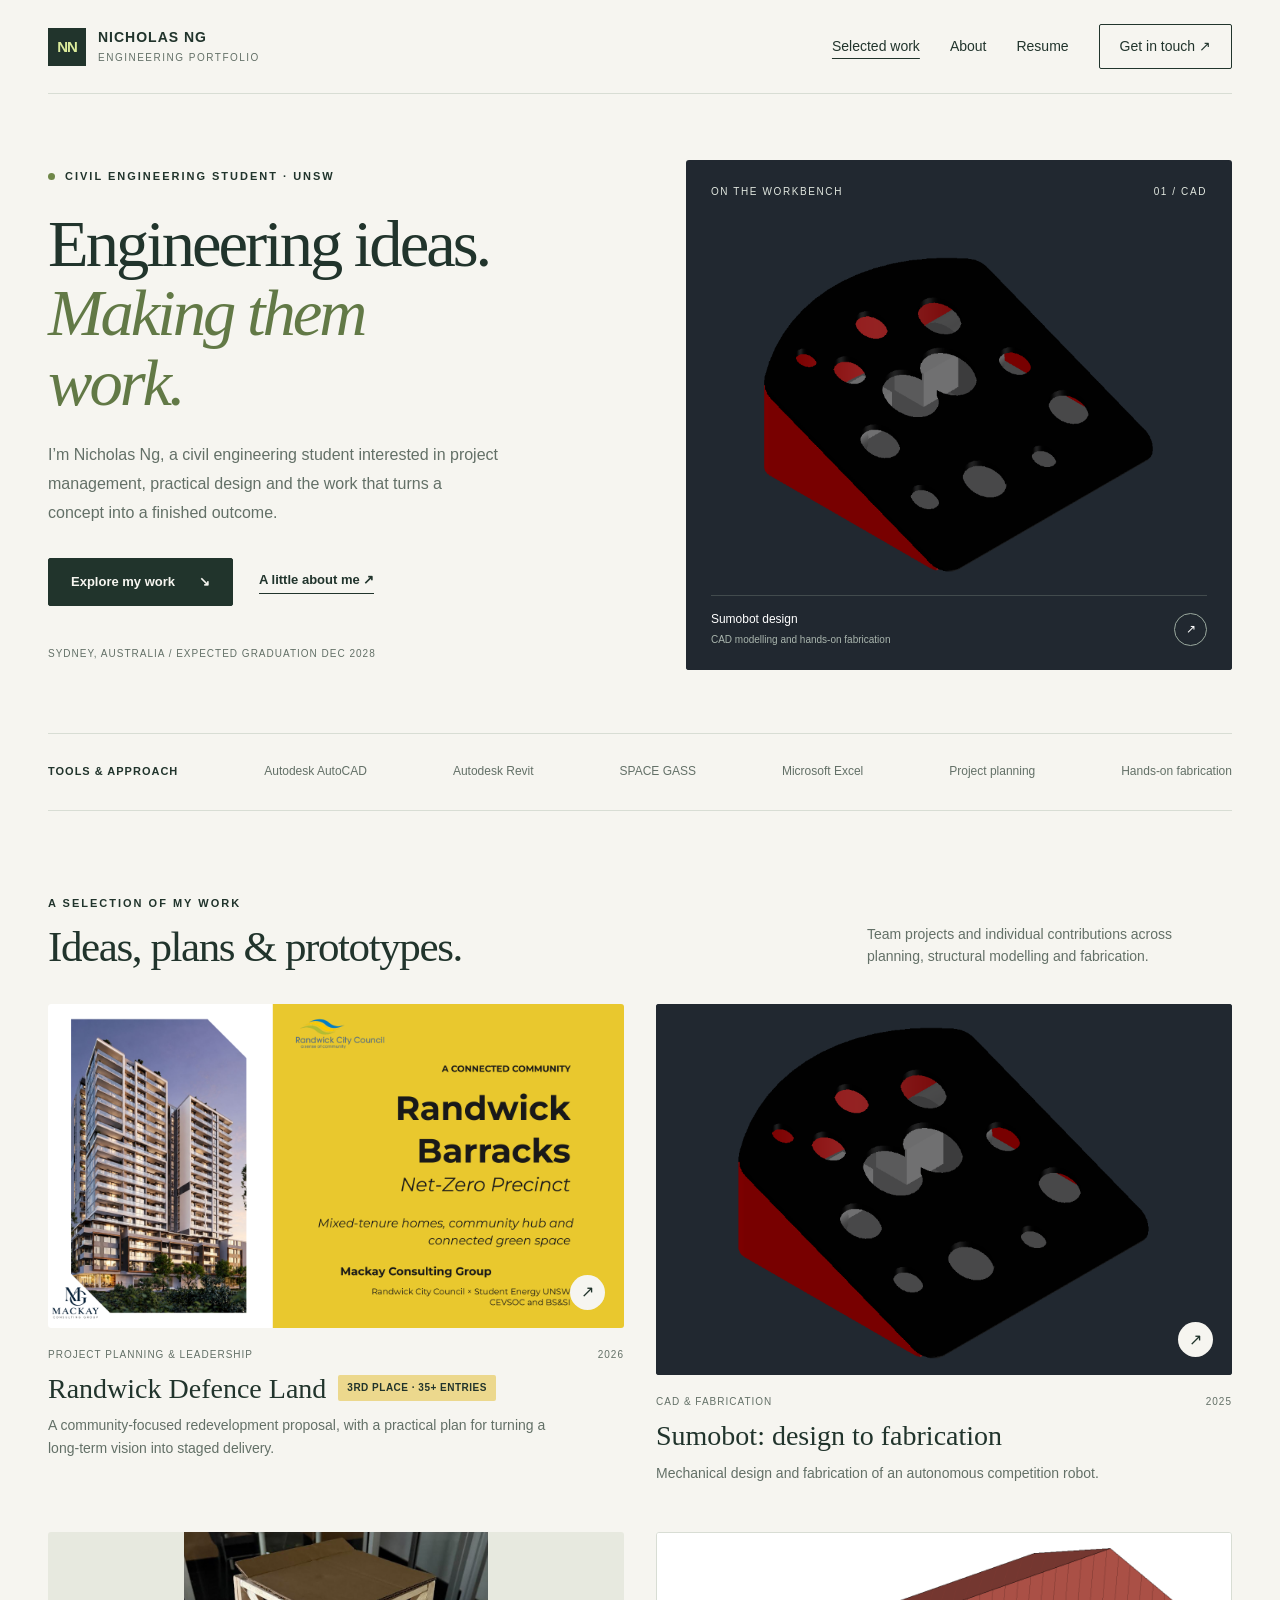
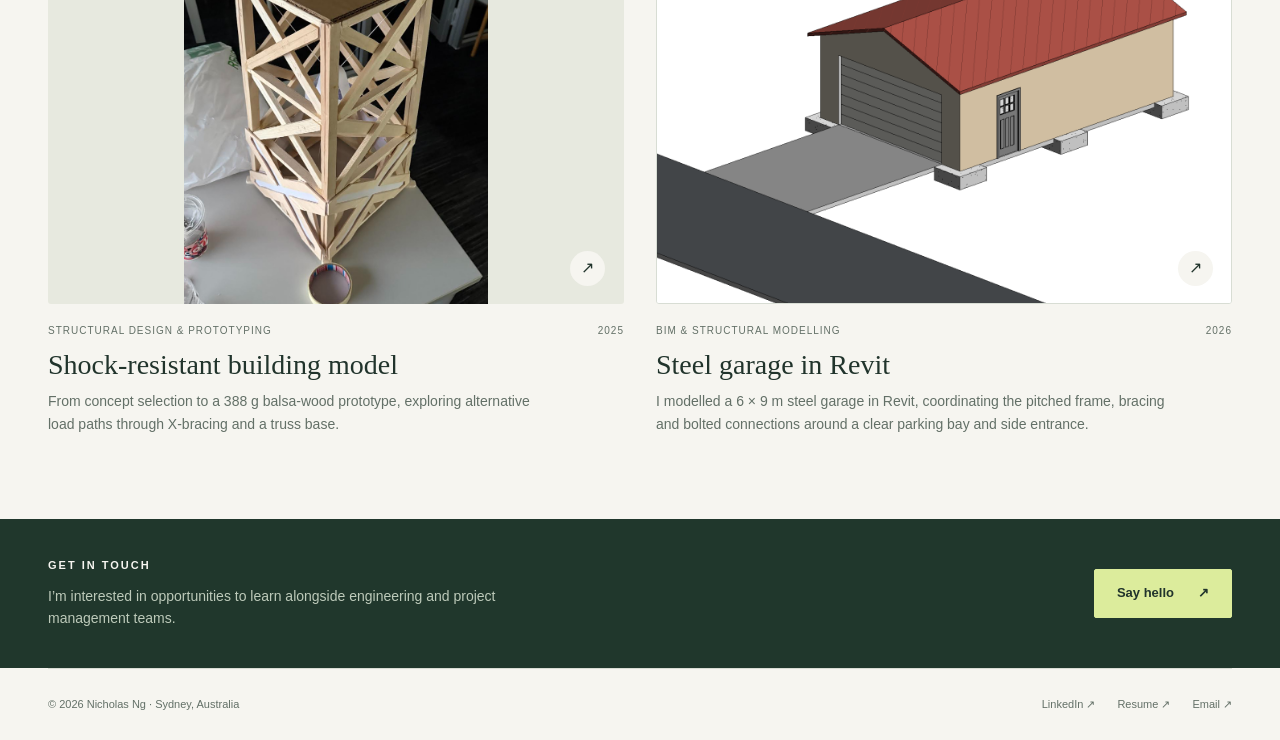
==== index.html @ feff8226 "Add files via upload" ====
<!doctype html><html lang="en-AU"><head><meta charset="utf-8"><meta name="viewport" content="width=device-width,initial-scale=1"><title>Engineering Portfolio | Nicholas Ng</title><meta name="description" content="Civil engineering, project planning and hands-on design by Nicholas Ng, a UNSW Civil Engineering student."><meta name="theme-color" content="#21342c"><link rel="icon" type="image/svg+xml" href="/assets/favicon.svg"><link rel="stylesheet" href="/styles.css"><script src="/site.js" defer></script></head><body><a class="skip" href="#main">Skip to content</a><header class="wrap"><nav class="nav" aria-label="Main navigation"><a class="brand" href="/"><span class="brand-icon" aria-hidden="true">NN</span><span>NICHOLAS NG<small>ENGINEERING PORTFOLIO</small></span></a><button class="menu-toggle" aria-label="Toggle navigation" aria-expanded="false" aria-controls="navigation-links">Menu</button><div class="nav-links" id="navigation-links"><a href="/#work" aria-current="page">Selected work</a><a href="/about/" >About</a><a href="/resume/" >Resume</a><a class="nav-contact" href="mailto:nicholas.ngwork@outlook.com?subject=Portfolio%20enquiry" data-contact-open aria-haspopup="dialog" aria-controls="contact-dialog">Get in touch ↗</a></div></nav></header><main id="main"><div class="wrap"><section class="hero reveal"><div class="hero-copy"><div class="eyebrow"><span class="dot"></span> CIVIL ENGINEERING STUDENT · UNSW</div><h1>Engineering ideas.<br><i>Making them<br>work.</i></h1><p>I’m Nicholas Ng, a civil engineering student interested in project management, practical design and the work that turns a concept into a finished outcome.</p><div class="hero-actions"><a class="button primary" href="#work">Explore my work <span aria-hidden="true">↘</span></a><a class="text-link" href="/about/">A little about me ↗</a></div><div class="hero-note">SYDNEY, AUSTRALIA / EXPECTED GRADUATION DEC 2028</div></div><a class="hero-art cad-crop" href="/projects/sumobot/" aria-label="Explore the Sumobot design project"><div class="art-top"><span>ON THE WORKBENCH</span><span>01 / CAD</span></div><img src="/assets/sumobot-cad.png" alt="Sumobot CAD model with a red wedge body and black perforated plate"><div class="art-bottom"><span>Sumobot design<small>CAD modelling and hands-on fabrication</small></span><span class="arrow-circle" aria-hidden="true">↗</span></div></a></section><div class="skills-strip"><strong>TOOLS & APPROACH</strong><a href="/projects/sumobot/#contribution">Autodesk AutoCAD</a><a href="/projects/steel-garage/#contribution">Autodesk Revit</a><a href="/projects/structural-model/#analysis">SPACE GASS</a><a href="/about/#event-coordination">Microsoft Excel</a><a href="/projects/randwick/#decisions">Project planning</a><a href="/projects/sumobot/#gallery">Hands-on fabrication</a></div><section class="section" id="work"><div class="section-top"><div><div class="eyebrow">A SELECTION OF MY WORK</div><h2>Ideas, plans & prototypes.</h2></div><p>Team projects and individual contributions across planning, structural modelling and fabrication.</p></div><div class="projects-grid"><a class="project-card" href="/projects/randwick/"><div style="position:relative"><div class="card-art slide-art"><img src="/assets/Randwick_Cover.png" alt="Randwick Barracks Net-Zero Precinct cover slide from our actual competition presentation" loading="lazy"></div><span class="project-arrow" aria-hidden="true">↗</span></div><div class="card-meta"><span>Project planning & leadership</span><span>2026</span></div><div class="card-title-row"><h3>Randwick Defence Land</h3><span class="tag yellow project-recognition">3rd place · 35+ entries</span></div><p>A community-focused redevelopment proposal, with a practical plan for turning a long-term vision into staged delivery.</p></a><a class="project-card" href="/projects/sumobot/"><div style="position:relative"><div class="card-art sumobot cad-crop"><img src="/assets/sumobot-cad.png" alt="Actual CAD design of the red Sumobot body with its sloping black perforated top plate" loading="lazy"></div><span class="project-arrow" aria-hidden="true">↗</span></div><div class="card-meta"><span>CAD & fabrication</span><span>2025</span></div><div class="card-title-row"><h3>Sumobot: design to fabrication</h3></div><p>Mechanical design and fabrication of an autonomous competition robot.</p></a><a class="project-card" href="/projects/structural-model/"><div style="position:relative"><div class="card-art building-card"><img src="/assets/building-prototype.jpg" alt="Our actual balsa-wood building prototype with X-bracing and a truss base" loading="lazy"></div><span class="project-arrow" aria-hidden="true">↗</span></div><div class="card-meta"><span>Structural design & prototyping</span><span>2025</span></div><div class="card-title-row"><h3>Shock-resistant building model</h3></div><p>From concept selection to a 388 g balsa-wood prototype, exploring alternative load paths through X-bracing and a truss base.</p></a><a class="project-card" href="/projects/steel-garage/"><div style="position:relative"><div class="card-art garage-exterior"><img src="/assets/garage-thumbnail-clean.webp" width="2048" height="1142" alt="Steel garage with a terracotta roof, sandstone-coloured walls and a driveway" loading="lazy"></div><span class="project-arrow" aria-hidden="true">↗</span></div><div class="card-meta"><span>BIM & structural modelling</span><span>2026</span></div><div class="card-title-row"><h3>Steel garage in Revit</h3></div><p>I modelled a 6 × 9 m steel garage in Revit, coordinating the pitched frame, bracing and bolted connections around a clear parking bay and side entrance.</p></a></div></section></div></main><section class="contact-band" id="contact"><div class="wrap contact-inner"><div><div class="eyebrow">GET IN TOUCH</div><p>I’m interested in opportunities to learn alongside engineering and project management teams.</p></div><a class="button" href="mailto:nicholas.ngwork@outlook.com?subject=Portfolio%20enquiry" data-contact-open aria-haspopup="dialog" aria-controls="contact-dialog">Say hello <span aria-hidden="true">↗</span></a></div></section><footer class="wrap footer"><span>© 2026 Nicholas Ng · Sydney, Australia</span><div class="footer-links"><a href="https://www.linkedin.com/in/nicholasng39a" target="_blank" rel="noopener noreferrer">LinkedIn ↗</a><a href="/resume/">Resume ↗</a><a href="mailto:nicholas.ngwork@outlook.com?subject=Portfolio%20enquiry" data-contact-open aria-haspopup="dialog" aria-controls="contact-dialog">Email ↗</a></div></footer><dialog class="contact-dialog" id="contact-dialog" aria-labelledby="contact-dialog-title"><div class="contact-dialog-top"><h2 id="contact-dialog-title">Email Nicholas</h2><button class="contact-close" type="button" aria-label="Close contact options">Close ×</button></div><p>Choose where to write your email.</p><div class="contact-email-row"><input id="contact-email" type="text" value="nicholas.ngwork@outlook.com" readonly aria-label="Nicholas’s email address"><button type="button" class="button" data-copy-email>Copy email</button></div><div class="contact-provider-links"><a class="button primary" href="https://outlook.live.com/mail/0/deeplink/compose?to=nicholas.ngwork%40outlook.com&amp;subject=Portfolio%20enquiry" target="_blank" rel="noopener noreferrer">Open Outlook ↗</a><a class="button" href="https://mail.google.com/mail/?view=cm&amp;fs=1&amp;to=nicholas.ngwork%40outlook.com&amp;su=Portfolio%20enquiry" target="_blank" rel="noopener noreferrer">Open Gmail ↗</a></div><a class="contact-default-mail" href="mailto:nicholas.ngwork@outlook.com?subject=Portfolio%20enquiry">Use my default email app ↗</a><p class="contact-copy-status" role="status" aria-live="polite"></p></dialog></body></html>
---- styles.css ----
:root{--paper:#f6f5f0;--ink:#21342c;--muted:#637067;--line:#d8ddd4;--lime:#dcec9c;--dark:#20372c;--white:#fff;--yellow:#ecd88d;--blue:#dce9ee;--radius:5px}*{box-sizing:border-box}html{scroll-behavior:smooth;scroll-padding-top:95px}body{margin:0;background:var(--paper);color:var(--ink);font-family:Arial,Helvetica,sans-serif;font-size:16px;line-height:1.6}a{color:inherit;text-decoration:none}button{font:inherit}img,svg{display:block;max-width:100%}a,button{ -webkit-tap-highlight-color:transparent}a:focus-visible,button:focus-visible{outline:3px solid #7c943c;outline-offset:5px}.wrap{width:min(1280px,calc(100% - 96px));margin:auto}.skip{position:absolute;top:-80px;left:20px;background:var(--lime);padding:12px;z-index:100}.skip:focus{top:10px}.nav{height:94px;display:flex;align-items:center;justify-content:space-between;border-bottom:1px solid var(--line)}.brand{display:flex;gap:12px;align-items:center;font-size:14px;font-weight:700;letter-spacing:1px;line-height:1.2}.brand-icon{width:38px;height:38px;background:var(--ink);color:var(--lime);display:grid;place-items:center;font-size:15px;letter-spacing:-1px}.brand small{display:block;font-weight:400;font-size:10px;letter-spacing:1.5px;margin-top:6px;color:var(--muted)}.nav-links{display:flex;gap:30px;align-items:center;font-size:14px}.nav-links a{padding:9px 0}.nav-links a:hover,.nav-links a[aria-current=page]{text-decoration:underline;text-underline-offset:7px}.nav-links .nav-contact{border:1px solid var(--ink);padding:10px 20px;border-radius:2px}.menu-toggle{display:none;background:none;border:1px solid var(--line);padding:8px 12px}.eyebrow{font-size:11px;letter-spacing:2px;text-transform:uppercase;font-weight:700;display:flex;align-items:center;gap:10px}.eyebrow .dot{width:7px;height:7px;border-radius:50%;background:#6f8748}.hero{display:grid;grid-template-columns:1.04fr 1fr;gap:70px;align-items:center;padding:66px 0 63px}.hero h1{font-family:Georgia,'Times New Roman',serif;font-weight:400;font-size:clamp(46px,5.2vw,76px);line-height:1.05;letter-spacing:-3px;margin:23px 0}.hero h1 i{font-weight:400;color:#627946}.hero-copy>p{max-width:450px;font-size:16px;color:var(--muted);line-height:1.8}.hero-actions{display:flex;gap:26px;align-items:center;margin-top:30px}.button{display:inline-flex;align-items:center;justify-content:center;gap:24px;border:1px solid var(--ink);border-radius:2px;padding:13px 22px;font-size:13px;font-weight:700;cursor:pointer;background:transparent;color:var(--ink)}.button.primary{background:var(--ink);color:var(--paper)}.button:hover{background:var(--lime);color:var(--ink);border-color:var(--ink)}.text-link{font-size:13px;font-weight:700;border-bottom:1px solid currentColor;padding-bottom:3px}.hero-note{font-size:10px;letter-spacing:1px;text-transform:uppercase;color:var(--muted);margin-top:40px}.hero-art{background:#212830;position:relative;aspect-ratio:1.07;overflow:hidden;border-radius:3px;color:white;transition:transform .3s}.hero-art:hover{transform:translateY(-3px)}.cad-crop img{position:absolute;width:250%;max-width:none;left:-107%;top:12%}.art-top{position:absolute;left:25px;right:25px;top:24px;display:flex;justify-content:space-between;z-index:1;font-size:10px;letter-spacing:1.6px;color:#e1e7df}.art-bottom{position:absolute;left:25px;right:25px;bottom:22px;border-top:1px solid #74807966;padding-top:14px;display:flex;justify-content:space-between;align-items:center;font-size:12px}.art-bottom small{display:block;font-size:10px;margin-top:3px;color:#a9b5ad}.arrow-circle{border:1px solid #9aa99e;border-radius:50%;height:33px;width:33px;display:grid;place-items:center}.skills-strip{display:flex;align-items:center;justify-content:space-between;padding:22px 0;border-top:1px solid var(--line);border-bottom:1px solid var(--line);gap:20px;font-size:12px;color:var(--muted)}.skills-strip strong{color:var(--ink);font-size:11px;letter-spacing:1px}.section{padding:84px 0}.section-top{display:flex;align-items:end;justify-content:space-between;margin-bottom:32px;gap:30px}.section-top h2,.serif-title{font-family:Georgia,serif;font-weight:400;font-size:43px;line-height:1.15;letter-spacing:-1.4px;margin:10px 0 0}.section-top p{max-width:365px;font-size:14px;color:var(--muted);margin:0 0 4px}.projects-grid{display:grid;grid-template-columns:1fr 1fr;gap:48px 32px}.project-card{display:block}.card-art{aspect-ratio:1.55;position:relative;overflow:hidden;border-radius:3px;background:#e7e9df}.card-art>svg{width:100%;height:100%}.card-art.sumobot{background:#212830}.card-art.sumobot img{position:absolute;width:250%;max-width:none;left:-107%;top:-4%}.card-art .art-index{position:absolute;left:20px;top:16px;font-size:10px;letter-spacing:1px;z-index:1;color:#44554b}.card-art.sumobot .art-index{color:#c9d4ce}.project-card .project-arrow{position:absolute;right:19px;bottom:18px;background:var(--paper);width:35px;height:35px;border-radius:50%;display:grid;place-items:center;transition:transform .2s}.project-card:hover .project-arrow{transform:rotate(-40deg);background:var(--lime)}.card-meta{display:flex;justify-content:space-between;font-size:10px;letter-spacing:1px;text-transform:uppercase;color:var(--muted);margin-top:19px}.project-card h3{font-family:Georgia,serif;font-weight:400;font-size:28px;line-height:1.2;margin:9px 0}.project-card p{margin:0;color:var(--muted);font-size:14px;max-width:510px}.tag{display:inline-block;background:#e6e9df;border-radius:2px;font-size:10px;letter-spacing:.5px;padding:4px 9px}.tag.yellow{background:var(--yellow)}.about-band{background:#e9ede2;border-top:1px solid var(--line);border-bottom:1px solid var(--line)}.about-grid{display:grid;grid-template-columns:1fr 1.05fr;gap:100px;padding:68px 0}.about-grid h2{margin:13px 0 25px;font-size:43px;font-weight:400;font-family:Georgia,serif;line-height:1.15;letter-spacing:-1px}.about-grid p{font-size:15px;color:#54635a;margin:0 0 18px}.capability{border-bottom:1px solid #cad2c3;padding:16px 0;display:grid;grid-template-columns:30px 1fr;gap:12px}.capability:first-child{padding-top:0}.capability>span{font-size:11px;color:#7a896f}.capability h3{font-size:16px;margin:0 0 5px}.capability p{font-size:13px;margin:0}.learning-list{display:grid;grid-template-columns:1fr 1fr;gap:30px}.learning-item{border-top:1px solid var(--line);padding-top:20px}.learning-item h3{font-size:18px;margin:10px 0}.learning-item p{font-size:14px;color:var(--muted)}.contact-band{background:var(--dark);color:var(--paper);padding:65px 0}.contact-inner{display:flex;justify-content:space-between;align-items:center;gap:30px}.contact-inner h2{font-family:Georgia,serif;font-weight:400;font-size:43px;line-height:1.15;margin:10px 0 18px;letter-spacing:-1px}.contact-inner p{font-size:14px;color:#bdcaba;max-width:520px;margin:0}.contact-inner .button{background:var(--lime);border-color:var(--lime);color:var(--ink);white-space:nowrap}.footer{padding:27px 0;display:flex;align-items:center;justify-content:space-between;font-size:11px;color:var(--muted);gap:20px}.footer-links{display:flex;gap:22px}.page-intro{padding:54px 0 40px}.breadcrumb{font-size:12px;color:var(--muted);margin-bottom:30px}.page-intro h1{font-family:Georgia,serif;font-size:clamp(42px,5.3vw,70px);font-weight:400;line-height:1.08;max-width:950px;letter-spacing:-2px;margin:20px 0}.page-intro .lede{font-size:19px;line-height:1.65;color:var(--muted);max-width:760px;margin:0}.project-facts{display:grid;grid-template-columns:1.3fr 1fr 1fr 1fr;border-top:1px solid var(--line);border-bottom:1px solid var(--line);padding:22px 0;margin:32px 0}.project-facts dt{font-size:10px;letter-spacing:1.2px;text-transform:uppercase;color:var(--muted);margin-bottom:5px}.project-facts dd{margin:0;font-size:13px}.project-visual{position:relative;overflow:hidden;border-radius:3px;aspect-ratio:2.05;background:#212830}.project-visual.cad-crop img{width:190%;left:-69.2%;top:-4.2%}.project-visual>svg{width:100%;height:100%}.caption{font-size:11px;color:var(--muted);line-height:1.6;margin:12px 0 0}.case-body{display:grid;grid-template-columns:250px minmax(0,1fr);gap:80px;padding:60px 0 80px}.case-aside{font-size:12px;align-self:start;position:sticky;top:30px}.case-aside a{display:block;padding:9px 0;color:var(--muted)}.case-aside .eyebrow{margin-bottom:12px}.case-content{max-width:780px}.case-section{padding-bottom:34px;margin-bottom:32px;border-bottom:1px solid var(--line)}.case-section:last-child{border:0;margin:0;padding:0}.case-section h2{font-family:Georgia,serif;font-weight:400;font-size:32px;line-height:1.2;letter-spacing:-.6px;margin:0 0 18px}.case-section p{font-size:15px;color:#53635a;line-height:1.85}.case-section ul{padding-left:20px;color:#53635a;font-size:15px}.case-section li{padding-left:6px;margin:10px 0}.decision{display:grid;grid-template-columns:36px 1fr;gap:16px;margin:25px 0}.decision>span{border:1px solid var(--line);border-radius:50%;display:grid;place-items:center;width:32px;height:32px;font-size:11px}.decision h3{font-size:16px;margin:0 0 6px}.decision p{font-size:14px;margin:0}.stat-row{display:grid;grid-template-columns:repeat(3,1fr);gap:24px;background:#e9ede2;padding:26px;border-radius:3px;margin:25px 0}.stat-row strong{font-family:Georgia,serif;font-size:33px;font-weight:400;display:block;line-height:1.1}.stat-row span{font-size:11px;color:var(--muted);display:block;margin-top:8px}.callout{padding:21px 24px;border-left:3px solid #8da057;background:#edf0e4;font-size:14px;color:#4c5e4e;line-height:1.8}.gallery{display:grid;grid-template-columns:1fr 1fr;gap:20px;margin:25px 0}.gallery figure{margin:0;min-width:0}.gallery button{background:#e7e9df;border:none;padding:0;cursor:zoom-in;width:100%;height:290px;overflow:hidden;border-radius:3px}.gallery img{width:100%;height:100%;object-fit:cover}.gallery .photo img{object-position:50% 63%}.gallery figcaption{font-size:11px;color:var(--muted);line-height:1.6;margin-top:10px}.gallery .wide{grid-column:1/-1}.gallery .wide button{height:auto;aspect-ratio:2.15;background:#212830}.gallery .wide img{object-fit:contain}.tool-tags{display:flex;flex-wrap:wrap;gap:8px;margin-top:22px}.tool-tags span{border:1px solid var(--line);font-size:11px;padding:6px 12px;border-radius:2px}.next-project{border-top:1px solid var(--line);padding:40px 0;display:flex;justify-content:space-between;align-items:center}.next-project span{font-size:11px;letter-spacing:1px;text-transform:uppercase;color:var(--muted)}.next-project h2{font-family:Georgia,serif;font-size:30px;font-weight:400;margin:8px 0}.next-project>a:last-child{font-size:28px}.about-page-grid{display:grid;grid-template-columns:.7fr 1.3fr;gap:100px;padding-bottom:70px}.initials-art{background:#dde7ce;aspect-ratio:1;display:flex;flex-direction:column;justify-content:space-between;padding:30px;border-radius:3px}.initials-art .initials{font-family:Georgia,serif;font-size:150px;font-weight:400;letter-spacing:-10px;line-height:1}.initials-art small{font-size:10px;letter-spacing:1.6px}.bio-copy h2{font-family:Georgia,serif;font-size:31px;font-weight:400;line-height:1.3;margin:0 0 22px}.bio-copy p{color:var(--muted);font-size:15px;line-height:1.85}.experience-item{padding:25px 0;border-top:1px solid var(--line)}.experience-item h3{margin:0;font-size:17px}.experience-item .meta{font-size:11px;color:var(--muted);margin:5px 0 12px}.resume-layout{display:grid;grid-template-columns:1fr 300px;gap:75px;padding-bottom:80px}.resume-layout h2{font-size:11px;letter-spacing:1.7px;text-transform:uppercase;padding-bottom:12px;border-bottom:1px solid var(--line);margin:35px 0 20px}.resume-layout h2:first-child{margin-top:0}.resume-layout h3{font-size:18px;line-height:1.4;margin:0 0 6px}.resume-layout p,.resume-layout li{font-size:14px;color:var(--muted)}.resume-layout ul{padding-left:19px}.resume-layout li{margin:8px 0}.resume-layout .resume-entry{margin-bottom:26px}.resume-download{background:#e9ede2;padding:28px;align-self:start;position:sticky;top:25px}.resume-download h3{font-family:Georgia,serif;font-size:27px;font-weight:400}.resume-download .button{margin-top:12px;width:100%;font-size:12px;gap:10px}.modal{border:0;padding:0;background:#18221e;color:white;max-width:92vw;max-height:92vh;width:1200px;border-radius:4px}.modal::backdrop{background:#0b140edb}.modal-bar{display:flex;justify-content:space-between;gap:20px;padding:14px 18px;align-items:center;font-size:13px}.modal-close{background:transparent;color:white;border:1px solid #718176;cursor:pointer;padding:6px 12px}.modal img{width:100%;max-height:78vh;object-fit:contain}.reveal{animation:appear .6s both}@keyframes appear{from{opacity:0;transform:translateY(12px)}to{opacity:1;transform:translateY(0)}}@media(prefers-reduced-motion:reduce){html{scroll-behavior:auto}*{animation:none!important;transition:none!important}}@media(min-width:1600px){.hero{padding-top:85px;padding-bottom:85px}}@media(max-width:1000px){.wrap{width:calc(100% - 56px)}.hero{gap:35px}.hero h1{font-size:54px;letter-spacing:-2px}.hero-copy>p{font-size:14px}.hero-note{margin-top:25px}.about-grid{gap:50px}.case-body{grid-template-columns:170px 1fr;gap:40px}.about-page-grid{gap:45px}.resume-layout{gap:35px;grid-template-columns:1fr 260px}}@media(max-width:700px){.wrap{width:calc(100% - 40px)}.nav{height:78px}.brand{font-size:12px}.brand small{font-size:8px}.brand-icon{height:34px;width:34px}.menu-toggle{display:block}.nav-links{display:none;position:absolute;top:78px;left:0;right:0;background:var(--paper);padding:20px;z-index:10;border-bottom:1px solid var(--line);flex-direction:column;align-items:stretch;gap:8px}.nav-links.open{display:flex}.nav-links .nav-contact{text-align:center;margin-top:5px}.hero{grid-template-columns:1fr;padding:40px 0;gap:35px}.hero h1{font-size:55px;letter-spacing:-2.4px}.hero-copy>p{max-width:100%;font-size:15px}.hero-note{margin-top:26px}.hero-art{aspect-ratio:1.15}.hero-actions{gap:23px}.skills-strip{flex-wrap:wrap;justify-content:start;column-gap:20px;row-gap:12px;font-size:11px}.skills-strip strong{width:100%}.section{padding:55px 0}.section-top{display:block;margin-bottom:25px}.section-top h2,.serif-title{font-size:35px}.section-top p{margin:15px 0 0}.projects-grid{grid-template-columns:1fr;gap:35px}.project-card h3{font-size:26px}.about-grid{grid-template-columns:1fr;gap:35px;padding:45px 0}.about-grid h2{font-size:35px}.learning-list{grid-template-columns:1fr;gap:22px}.contact-inner{display:block}.contact-inner h2{font-size:35px}.contact-inner .button{margin-top:25px}.contact-band{padding:45px 0}.footer{align-items:start;flex-direction:column;gap:14px}.page-intro{padding-top:32px}.page-intro h1{font-size:44px;letter-spacing:-1.5px}.page-intro .lede{font-size:16px}.project-facts{grid-template-columns:1fr 1fr;gap:20px}.project-visual{aspect-ratio:1.4}.project-visual.cad-crop img{width:250%;left:-107%;top:0}.case-body{grid-template-columns:1fr;gap:20px;padding-top:35px}.case-aside{display:none}.case-section h2{font-size:29px}.gallery{gap:15px}.gallery button{height:240px}.stat-row{padding:20px;gap:15px}.stat-row strong{font-size:28px}.stat-row span{font-size:10px}.about-page-grid{grid-template-columns:1fr;gap:30px}.initials-art{max-width:320px;aspect-ratio:1.3}.initials-art .initials{font-size:110px}.resume-layout{grid-template-columns:1fr;gap:25px}.resume-download{position:static;grid-row:1}.next-project h2{font-size:25px}}@media(max-width:400px){.hero h1{font-size:48px}.gallery{grid-template-columns:1fr}.gallery .wide{grid-column:auto}.gallery button{height:300px}.stat-row{grid-template-columns:1fr}.stat-row>div{display:flex;justify-content:space-between;align-items:center}.stat-row strong{font-size:30px}.stat-row span{margin:0;text-align:right;max-width:120px}}
@media(min-width:701px) and (max-width:900px){.project-facts{grid-template-columns:1fr 1fr;gap:20px}}

/* Actual presentation artifacts, kept fully visible. */
.slide-art{background:#f0eee6}.slide-art img{width:100%;height:100%;object-fit:contain;display:block}.project-visual.slide-art{aspect-ratio:16/9}.slide-deck{display:flex;gap:20px;overflow-x:auto;scroll-snap-type:x mandatory;padding-bottom:18px;scrollbar-color:#718366 #e6e8dc}.slide-deck figure{flex:0 0 100%;margin:0;scroll-snap-align:start;min-width:0}.slide-deck button{width:100%;padding:0;border:1px solid #dddccd;background:#fff;cursor:zoom-in;display:block;aspect-ratio:16/9}.slide-deck img{width:100%;height:100%;object-fit:contain;display:block}.slide-deck figcaption{font-size:12px;color:var(--muted);margin-top:10px}.deck-heading{display:flex;justify-content:space-between;align-items:center;gap:15px}.deck-controls{display:flex;gap:7px}.deck-controls button{border:1px solid #b8c1ae;color:#21342c;background:transparent;width:38px;height:38px;cursor:pointer;font-size:18px}.deck-controls button:hover{background:#e4eadb}.slide-deck:focus-visible{outline:2px solid #526b3d;outline-offset:5px}

/* High-resolution source slides, with no image stretching or text cropping. */
.card-art.slide-art{aspect-ratio:16/9}.slide-art img,.slide-deck img{image-rendering:auto}.modal{width:min(1800px,96vw);max-width:96vw}.modal img{max-height:84vh}.gallery .photo img{object-fit:contain;background:#212830}.gallery .photo{height:auto;aspect-ratio:3/4}

/* Original DESN1000 report imagery, displayed without clipping. */
.building-card{background:#e7e9df}.building-card img{width:100%;height:100%;object-fit:contain;display:block}
.project-visual.building-hero{aspect-ratio:auto;display:grid;grid-template-columns:1fr 1fr;gap:24px;padding:24px;background:#e7e9df}
.building-hero figure{margin:0;min-width:0}.building-hero button{display:block;width:100%;height:480px;padding:0;border:0;background:#d8dfd3;cursor:zoom-in}.building-hero img{width:100%;height:100%;object-fit:contain;display:block}
.building-hero figcaption{font-size:10px;letter-spacing:1.5px;padding:15px 0 0;color:#435647}
.building-gallery button{height:330px;background:#e7e9df}.building-gallery img{object-fit:contain;display:block}.building-gallery figcaption strong{display:block;color:var(--ink);font-size:13px;font-weight:500;margin-bottom:4px}
.analysis-note{padding:18px 0;border-top:1px solid var(--line)}.analysis-note h3{font-size:16px;margin:0 0 8px}.analysis-note p{margin:0}
@media(max-width:700px){.project-visual.building-hero{gap:12px;padding:12px}.building-hero button{height:280px}.building-hero figcaption{font-size:8px;letter-spacing:.5px}.building-gallery button{height:260px}}
@media(max-width:400px){.building-hero button{height:220px}.building-gallery button{height:360px}}

/* Randwick competition result and supplied award photograph. */
.card-title-row{display:flex;align-items:center;flex-wrap:wrap;gap:8px 12px;margin:9px 0}.project-card .card-title-row h3{margin:0}.project-card .project-recognition{background:var(--yellow);color:var(--ink);font-size:10px;line-height:1.6;font-weight:700;letter-spacing:.5px;text-transform:uppercase;white-space:nowrap;flex-shrink:0;padding:5px 9px;margin:0}
.award-evidence{margin:26px 0;padding:24px;background:#efeee3;border:1px solid #ddd8bd;border-radius:3px}.award-evidence h3{font-family:Georgia,serif;font-size:24px;font-weight:400;line-height:1.3;margin:12px 0 20px}.award-open{border:0;padding:0;background:transparent;display:block;width:100%;cursor:zoom-in}
.award-photo{position:relative;display:block;overflow:hidden;aspect-ratio:1488/1056;background:#f4f3eb;border-radius:2px;box-shadow:0 2px 12px #21342c18}.award-photo img{position:static;display:block;width:100%;height:auto;max-width:100%;max-height:none;transform:none;object-fit:contain}
.award-evidence figcaption{font-size:11px;line-height:1.6;color:var(--muted);margin:12px 0 0}.award-modal{width:min(1100px,94vw);max-height:94vh}.award-modal .award-photo{width:min(100%,100vh);margin:0 auto;border-radius:0}.award-modal .award-photo img{max-height:none}.resume-layout .resume-award{font-weight:600;color:#526138}
@media(max-width:700px){.award-evidence{padding:16px}.award-evidence h3{font-size:22px}.award-modal .modal-bar{font-size:11px}.award-modal .modal-close{flex-shrink:0}}

/* Compact contact details and About introduction. */
.footer{border-top:1px solid var(--line)}
.about-intro-copy{max-width:850px;padding-bottom:52px}.about-intro-copy p{font-size:15px;line-height:1.85;color:var(--muted);margin:0 0 18px}.about-intro-copy .button{margin-top:5px}
@media(max-width:700px){.about-intro-copy{padding-bottom:40px}}

/* Restore a compact green contact section without the slogan. */
.contact-band{padding:38px 0}.contact-inner .eyebrow{margin-bottom:10px}
@media(max-width:700px){.contact-band{padding:32px 0}}

/* Email choices work independently of the device's default mail handler. */
.contact-dialog{width:min(560px,calc(100vw - 32px));max-height:90vh;border:1px solid var(--line);border-radius:5px;padding:28px;background:var(--paper);color:var(--ink);box-shadow:0 20px 80px #10201740}.contact-dialog::backdrop{background:#0b140ebd}.contact-dialog-top{display:flex;align-items:center;justify-content:space-between;gap:16px}.contact-dialog h2{font:400 31px/1.2 Georgia,serif;margin:0}.contact-close{border:1px solid var(--line);background:transparent;padding:6px 10px;color:var(--ink);cursor:pointer;white-space:nowrap}.contact-dialog p{font-size:14px;color:var(--muted)}.contact-email-row{display:flex;gap:8px;margin:22px 0}.contact-email-row input{min-width:0;flex:1;font:14px Arial,sans-serif;padding:12px;border:1px solid #bec6b8;background:white;color:var(--ink)}.contact-email-row .button{padding:10px 13px;font-size:12px;cursor:pointer;background:#e9ede2}.contact-provider-links{display:flex;gap:12px}.contact-provider-links .button{justify-content:center;flex:1;padding:12px;font-size:13px}.contact-default-mail{display:inline-block;margin-top:20px;font-size:12px;text-decoration:underline;text-underline-offset:3px}.contact-copy-status{min-height:20px;margin-bottom:0}@media(max-width:480px){.contact-dialog{padding:20px}.contact-dialog h2{font-size:27px}.contact-email-row{flex-wrap:wrap}.contact-email-row input{flex-basis:100%}.contact-provider-links{flex-wrap:wrap}.contact-provider-links .button{flex-basis:100%}}

.skills-strip a{text-decoration:none;padding:6px 0}.skills-strip a:hover{color:var(--ink)}.skills-strip a:focus-visible{outline:2px solid var(--ink);outline-offset:5px;border-radius:1px}.case-section[id],#event-coordination{scroll-margin-top:28px}

/* Steel garage project */
.garage-art{position:relative;overflow:hidden;background:#fff;border:1px solid var(--line)}.garage-art img{position:absolute;display:block;width:140%;max-width:none;height:auto;left:-20%;top:-20%}.project-visual.garage-art{aspect-ratio:1.9}.garage-art button{display:block;width:100%;height:100%;padding:0;border:0;background:#fff;cursor:zoom-in}.garage-figure{margin:27px 0}.garage-figure button{display:block;width:100%;padding:0;border:1px solid var(--line);background:white;cursor:zoom-in;overflow:hidden;border-radius:3px}.garage-figure img{display:block;width:100%;height:auto}.garage-figure figcaption{color:var(--muted);font-size:12px;line-height:1.7;margin-top:11px}.garage-figure figcaption strong{display:block;color:var(--ink);font-size:13px;margin-bottom:3px}.garage-pair{display:grid;grid-template-columns:1fr 1fr;gap:22px;margin:25px 0}.garage-pair .garage-figure{margin:0;min-width:0}.garage-pair .garage-figure button{aspect-ratio:1.5}.garage-pair img{height:100%;object-fit:contain}.garage-pair .garage-detail img{object-fit:cover;object-position:50% 70%;transform:scale(1.13)}.garage-challenge{display:grid;grid-template-columns:32px 1fr;gap:16px;margin:30px 0 20px}.garage-number{color:var(--muted);font-size:12px;border-top:1px solid var(--line);padding-top:7px}.garage-challenge h3{font-size:18px;line-height:1.45;margin:0 0 9px}.garage-challenge p{margin:0}.garage-case .case-section>.eyebrow{margin-bottom:14px}.garage-case .garage-scope{font-size:13px;padding-top:20px;border-top:1px solid var(--line)}.skills-strip{flex-wrap:wrap}.skills-strip a:hover{color:var(--ink)}@media(max-width:700px){.project-visual.garage-art{aspect-ratio:1.3}.project-visual.garage-art img{width:170%;left:-35%;top:-5%}.garage-pair{grid-template-columns:1fr;gap:28px}.garage-pair .garage-figure button{aspect-ratio:1.8}.garage-case .stat-row{grid-template-columns:1fr 1fr 1fr}.garage-case .stat-row>div{display:block}.garage-case .stat-row strong{font-size:25px}.garage-case .stat-row span{text-align:left;margin-top:8px}.garage-case .project-facts{gap:20px}}
.project-visual.garage-art img{width:130%;left:-15%}@media(max-width:700px){.project-visual.garage-art img{width:170%;left:-35%;top:-8%}}

/* Exterior artwork for the steel garage case study */
.garage-exterior{background:#fff;border:1px solid var(--line)}
.garage-exterior button{width:100%;height:100%;padding:0;border:0;background:#fff;cursor:zoom-in}
.garage-exterior img{position:absolute;top:0;left:-24%;width:148%;height:auto;max-width:none;transform:translateY(-9.2%)}
.card-art.garage-exterior img{left:-29%;transform:translateY(-7%)}
.project-visual.garage-exterior{aspect-ratio:2.05}
.project-visual.garage-exterior button:focus-visible{outline-offset:-5px}
.garage-case .page-intro{padding-bottom:18px}
.garage-case .project-facts{margin-bottom:12px}
@media(max-width:700px){.project-visual.garage-exterior{aspect-ratio:1.65}}

/* Garage process studies */
.garage-case .case-section h3{font-size:17px;line-height:1.4;margin:24px 0 6px}
.garage-case .case-section h3+p{margin-top:0}
.garage-study{background:#ecefe5;border:1px solid var(--line);border-radius:3px;margin:26px 0 0;padding:20px 24px}
.garage-case .garage-study h3{margin-top:0}
.garage-study>p:last-child{margin-bottom:0}
.garage-options{display:grid;grid-template-columns:repeat(2,minmax(0,1fr));gap:14px;margin:18px 0}
.garage-option{background:#fff;border:1px solid var(--line);border-radius:3px;padding:12px}
.garage-option h4{font-size:17px;margin:5px 0 0}
.garage-case .garage-option p{font-size:13px;margin:0}
.garage-plan{width:100%;margin:4px auto 0;max-width:300px}
.garage-plan-bounds{fill:#f6f8f2;stroke:#879c90;stroke-width:1;stroke-dasharray:3 3}
.garage-plan-frames{stroke:#215c47;stroke-width:2;fill:#215c47}
.garage-plan text{font:12px Arial,sans-serif;fill:var(--ink)}
.garage-wind{margin:18px 0 0}
.garage-wind svg{width:100%;background:#fff;border:1px solid var(--line);border-radius:3px}
.garage-wind figcaption{font-size:12px;color:var(--muted);margin:10px 0}
.garage-wind-numbers circle{fill:#215c47;stroke:#fff;stroke-width:3}
.garage-wind-numbers text{fill:#fff;font:bold 32px Arial,sans-serif;text-anchor:middle;dominant-baseline:central}
.garage-wind-key{display:grid;grid-template-columns:repeat(2,minmax(0,1fr));column-gap:22px;margin:12px 0;padding-left:24px}
.garage-wind-key li{font-size:13px;margin:2px 0}
.garage-case .garage-reference{font-size:12px}
.garage-reference a{text-decoration:underline;text-underline-offset:3px}
@media(max-width:540px){.garage-study{padding:16px}.garage-options{grid-template-columns:1fr;gap:10px}.garage-wind-key{column-gap:12px}}

.garage-case .garage-sheet{margin-bottom:10px}
.garage-case .garage-sheet .garage-figure button{aspect-ratio:1.5}
.garage-case .case-section .caption{font-size:12px;color:var(--muted);margin-top:8px}
.garage-case .garage-takeaway{margin:24px 0 0}
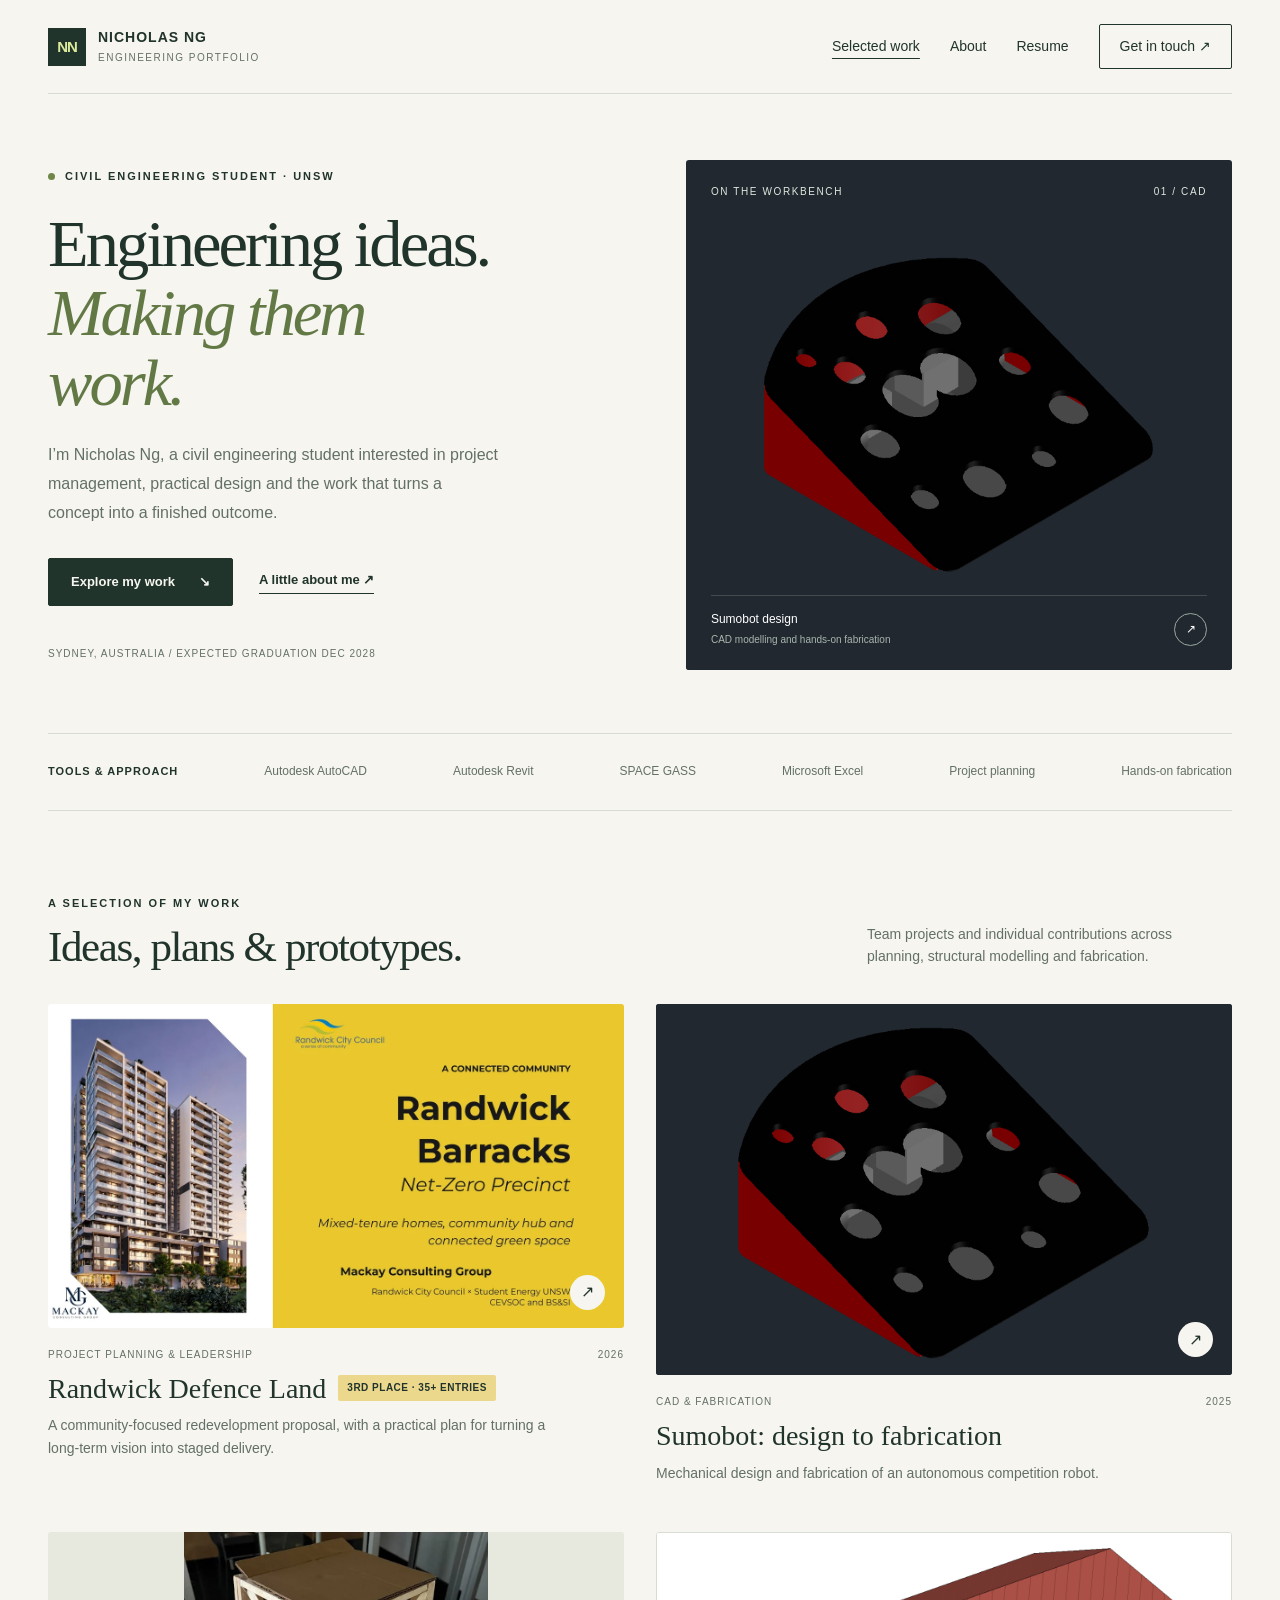
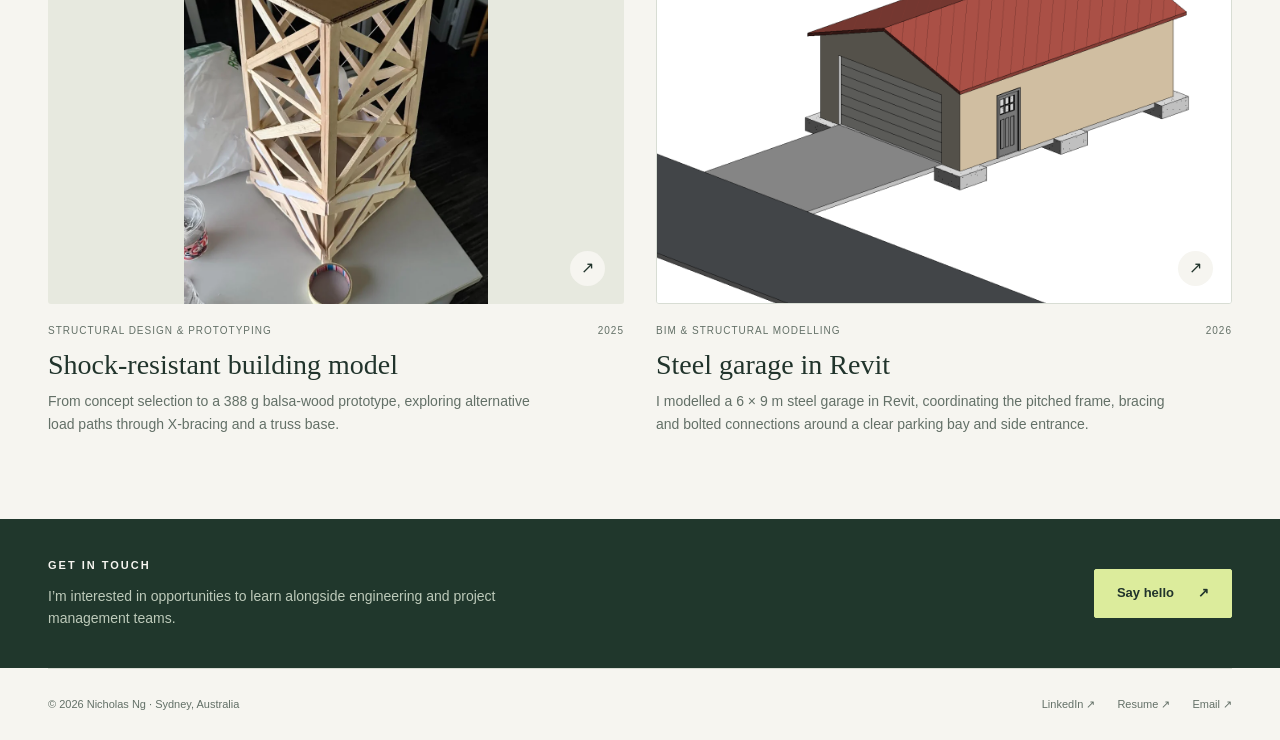
==== commit 3d5ee39c: "Lighten portfolio image previews and remove unused styles" ====
--- a/index.html
+++ b/index.html
@@ -1 +1 @@
-<!doctype html><html lang="en-AU"><head><meta charset="utf-8"><meta name="viewport" content="width=device-width,initial-scale=1"><title>Engineering Portfolio | Nicholas Ng</title><meta name="description" content="Civil engineering, project planning and hands-on design by Nicholas Ng, a UNSW Civil Engineering student."><meta name="theme-color" content="#21342c"><link rel="icon" type="image/svg+xml" href="/assets/favicon.svg"><link rel="stylesheet" href="/styles.css"><script src="/site.js" defer></script></head><body><a class="skip" href="#main">Skip to content</a><header class="wrap"><nav class="nav" aria-label="Main navigation"><a class="brand" href="/"><span class="brand-icon" aria-hidden="true">NN</span><span>NICHOLAS NG<small>ENGINEERING PORTFOLIO</small></span></a><button class="menu-toggle" aria-label="Toggle navigation" aria-expanded="false" aria-controls="navigation-links">Menu</button><div class="nav-links" id="navigation-links"><a href="/#work" aria-current="page">Selected work</a><a href="/about/" >About</a><a href="/resume/" >Resume</a><a class="nav-contact" href="mailto:nicholas.ngwork@outlook.com?subject=Portfolio%20enquiry" data-contact-open aria-haspopup="dialog" aria-controls="contact-dialog">Get in touch ↗</a></div></nav></header><main id="main"><div class="wrap"><section class="hero reveal"><div class="hero-copy"><div class="eyebrow"><span class="dot"></span> CIVIL ENGINEERING STUDENT · UNSW</div><h1>Engineering ideas.<br><i>Making them<br>work.</i></h1><p>I’m Nicholas Ng, a civil engineering student interested in project management, practical design and the work that turns a concept into a finished outcome.</p><div class="hero-actions"><a class="button primary" href="#work">Explore my work <span aria-hidden="true">↘</span></a><a class="text-link" href="/about/">A little about me ↗</a></div><div class="hero-note">SYDNEY, AUSTRALIA / EXPECTED GRADUATION DEC 2028</div></div><a class="hero-art cad-crop" href="/projects/sumobot/" aria-label="Explore the Sumobot design project"><div class="art-top"><span>ON THE WORKBENCH</span><span>01 / CAD</span></div><img src="/assets/sumobot-cad.png" alt="Sumobot CAD model with a red wedge body and black perforated plate"><div class="art-bottom"><span>Sumobot design<small>CAD modelling and hands-on fabrication</small></span><span class="arrow-circle" aria-hidden="true">↗</span></div></a></section><div class="skills-strip"><strong>TOOLS & APPROACH</strong><a href="/projects/sumobot/#contribution">Autodesk AutoCAD</a><a href="/projects/steel-garage/#contribution">Autodesk Revit</a><a href="/projects/structural-model/#analysis">SPACE GASS</a><a href="/about/#event-coordination">Microsoft Excel</a><a href="/projects/randwick/#decisions">Project planning</a><a href="/projects/sumobot/#gallery">Hands-on fabrication</a></div><section class="section" id="work"><div class="section-top"><div><div class="eyebrow">A SELECTION OF MY WORK</div><h2>Ideas, plans & prototypes.</h2></div><p>Team projects and individual contributions across planning, structural modelling and fabrication.</p></div><div class="projects-grid"><a class="project-card" href="/projects/randwick/"><div style="position:relative"><div class="card-art slide-art"><img src="/assets/Randwick_Cover.png" alt="Randwick Barracks Net-Zero Precinct cover slide from our actual competition presentation" loading="lazy"></div><span class="project-arrow" aria-hidden="true">↗</span></div><div class="card-meta"><span>Project planning & leadership</span><span>2026</span></div><div class="card-title-row"><h3>Randwick Defence Land</h3><span class="tag yellow project-recognition">3rd place · 35+ entries</span></div><p>A community-focused redevelopment proposal, with a practical plan for turning a long-term vision into staged delivery.</p></a><a class="project-card" href="/projects/sumobot/"><div style="position:relative"><div class="card-art sumobot cad-crop"><img src="/assets/sumobot-cad.png" alt="Actual CAD design of the red Sumobot body with its sloping black perforated top plate" loading="lazy"></div><span class="project-arrow" aria-hidden="true">↗</span></div><div class="card-meta"><span>CAD & fabrication</span><span>2025</span></div><div class="card-title-row"><h3>Sumobot: design to fabrication</h3></div><p>Mechanical design and fabrication of an autonomous competition robot.</p></a><a class="project-card" href="/projects/structural-model/"><div style="position:relative"><div class="card-art building-card"><img src="/assets/building-prototype.jpg" alt="Our actual balsa-wood building prototype with X-bracing and a truss base" loading="lazy"></div><span class="project-arrow" aria-hidden="true">↗</span></div><div class="card-meta"><span>Structural design & prototyping</span><span>2025</span></div><div class="card-title-row"><h3>Shock-resistant building model</h3></div><p>From concept selection to a 388 g balsa-wood prototype, exploring alternative load paths through X-bracing and a truss base.</p></a><a class="project-card" href="/projects/steel-garage/"><div style="position:relative"><div class="card-art garage-exterior"><img src="/assets/garage-thumbnail-clean.webp" width="2048" height="1142" alt="Steel garage with a terracotta roof, sandstone-coloured walls and a driveway" loading="lazy"></div><span class="project-arrow" aria-hidden="true">↗</span></div><div class="card-meta"><span>BIM & structural modelling</span><span>2026</span></div><div class="card-title-row"><h3>Steel garage in Revit</h3></div><p>I modelled a 6 × 9 m steel garage in Revit, coordinating the pitched frame, bracing and bolted connections around a clear parking bay and side entrance.</p></a></div></section></div></main><section class="contact-band" id="contact"><div class="wrap contact-inner"><div><div class="eyebrow">GET IN TOUCH</div><p>I’m interested in opportunities to learn alongside engineering and project management teams.</p></div><a class="button" href="mailto:nicholas.ngwork@outlook.com?subject=Portfolio%20enquiry" data-contact-open aria-haspopup="dialog" aria-controls="contact-dialog">Say hello <span aria-hidden="true">↗</span></a></div></section><footer class="wrap footer"><span>© 2026 Nicholas Ng · Sydney, Australia</span><div class="footer-links"><a href="https://www.linkedin.com/in/nicholasng39a" target="_blank" rel="noopener noreferrer">LinkedIn ↗</a><a href="/resume/">Resume ↗</a><a href="mailto:nicholas.ngwork@outlook.com?subject=Portfolio%20enquiry" data-contact-open aria-haspopup="dialog" aria-controls="contact-dialog">Email ↗</a></div></footer><dialog class="contact-dialog" id="contact-dialog" aria-labelledby="contact-dialog-title"><div class="contact-dialog-top"><h2 id="contact-dialog-title">Email Nicholas</h2><button class="contact-close" type="button" aria-label="Close contact options">Close ×</button></div><p>Choose where to write your email.</p><div class="contact-email-row"><input id="contact-email" type="text" value="nicholas.ngwork@outlook.com" readonly aria-label="Nicholas’s email address"><button type="button" class="button" data-copy-email>Copy email</button></div><div class="contact-provider-links"><a class="button primary" href="https://outlook.live.com/mail/0/deeplink/compose?to=nicholas.ngwork%40outlook.com&amp;subject=Portfolio%20enquiry" target="_blank" rel="noopener noreferrer">Open Outlook ↗</a><a class="button" href="https://mail.google.com/mail/?view=cm&amp;fs=1&amp;to=nicholas.ngwork%40outlook.com&amp;su=Portfolio%20enquiry" target="_blank" rel="noopener noreferrer">Open Gmail ↗</a></div><a class="contact-default-mail" href="mailto:nicholas.ngwork@outlook.com?subject=Portfolio%20enquiry">Use my default email app ↗</a><p class="contact-copy-status" role="status" aria-live="polite"></p></dialog></body></html>+<!doctype html><html lang="en-AU"><head><meta charset="utf-8"><meta name="viewport" content="width=device-width,initial-scale=1"><title>Engineering Portfolio | Nicholas Ng</title><meta name="description" content="Civil engineering, project planning and hands-on design by Nicholas Ng, a UNSW Civil Engineering student."><meta name="theme-color" content="#21342c"><link rel="icon" type="image/svg+xml" href="/assets/favicon.svg"><link rel="stylesheet" href="/styles.css?v=20261109-performance"><script src="/site.js?v=20261109-performance" defer></script></head><body><a class="skip" href="#main">Skip to content</a><header class="wrap"><nav class="nav" aria-label="Main navigation"><a class="brand" href="/"><span class="brand-icon" aria-hidden="true">NN</span><span>NICHOLAS NG<small>ENGINEERING PORTFOLIO</small></span></a><button class="menu-toggle" aria-label="Toggle navigation" aria-expanded="false" aria-controls="navigation-links">Menu</button><div class="nav-links" id="navigation-links"><a href="/#work" aria-current="page">Selected work</a><a href="/about/" >About</a><a href="/resume/" >Resume</a><a class="nav-contact" href="mailto:nicholas.ngwork@outlook.com?subject=Portfolio%20enquiry" data-contact-open aria-haspopup="dialog" aria-controls="contact-dialog">Get in touch ↗</a></div></nav></header><main id="main"><div class="wrap"><section class="hero reveal"><div class="hero-copy"><div class="eyebrow"><span class="dot"></span> CIVIL ENGINEERING STUDENT · UNSW</div><h1>Engineering ideas.<br><i>Making them<br>work.</i></h1><p>I’m Nicholas Ng, a civil engineering student interested in project management, practical design and the work that turns a concept into a finished outcome.</p><div class="hero-actions"><a class="button primary" href="#work">Explore my work <span aria-hidden="true">↘</span></a><a class="text-link" href="/about/">A little about me ↗</a></div><div class="hero-note">SYDNEY, AUSTRALIA / EXPECTED GRADUATION DEC 2028</div></div><a class="hero-art cad-crop" href="/projects/sumobot/" aria-label="Explore the Sumobot design project"><div class="art-top"><span>ON THE WORKBENCH</span><span>01 / CAD</span></div><img src="/assets/sumobot-cad.png" alt="Sumobot CAD model with a red wedge body and black perforated plate"><div class="art-bottom"><span>Sumobot design<small>CAD modelling and hands-on fabrication</small></span><span class="arrow-circle" aria-hidden="true">↗</span></div></a></section><div class="skills-strip"><strong>TOOLS & APPROACH</strong><a href="/projects/sumobot/#contribution">Autodesk AutoCAD</a><a href="/projects/steel-garage/#contribution">Autodesk Revit</a><a href="/projects/structural-model/#analysis">SPACE GASS</a><a href="/about/#event-coordination">Microsoft Excel</a><a href="/projects/randwick/#decisions">Project planning</a><a href="/projects/sumobot/#gallery">Hands-on fabrication</a></div><section class="section" id="work"><div class="section-top"><div><div class="eyebrow">A SELECTION OF MY WORK</div><h2>Ideas, plans & prototypes.</h2></div><p>Team projects and individual contributions across planning, structural modelling and fabrication.</p></div><div class="projects-grid"><a class="project-card" href="/projects/randwick/"><div style="position:relative"><div class="card-art slide-art"><img src="/assets/randwick-cover-preview.webp" width="1280" height="720" alt="Randwick Barracks Net-Zero Precinct cover slide from our actual competition presentation" loading="lazy"></div><span class="project-arrow" aria-hidden="true">↗</span></div><div class="card-meta"><span>Project planning & leadership</span><span>2026</span></div><div class="card-title-row"><h3>Randwick Defence Land</h3><span class="tag yellow project-recognition">3rd place · 35+ entries</span></div><p>A community-focused redevelopment proposal, with a practical plan for turning a long-term vision into staged delivery.</p></a><a class="project-card" href="/projects/sumobot/"><div style="position:relative"><div class="card-art sumobot cad-crop"><img src="/assets/sumobot-cad.png" alt="Actual CAD design of the red Sumobot body with its sloping black perforated top plate" loading="lazy"></div><span class="project-arrow" aria-hidden="true">↗</span></div><div class="card-meta"><span>CAD & fabrication</span><span>2025</span></div><div class="card-title-row"><h3>Sumobot: design to fabrication</h3></div><p>Mechanical design and fabrication of an autonomous competition robot.</p></a><a class="project-card" href="/projects/structural-model/"><div style="position:relative"><div class="card-art building-card"><img src="/assets/building-prototype-preview.webp" width="756" height="925" alt="Our actual balsa-wood building prototype with X-bracing and a truss base" loading="lazy"></div><span class="project-arrow" aria-hidden="true">↗</span></div><div class="card-meta"><span>Structural design & prototyping</span><span>2025</span></div><div class="card-title-row"><h3>Shock-resistant building model</h3></div><p>From concept selection to a 388 g balsa-wood prototype, exploring alternative load paths through X-bracing and a truss base.</p></a><a class="project-card" href="/projects/steel-garage/"><div style="position:relative"><div class="card-art garage-exterior"><img src="/assets/garage-thumbnail-clean.webp" width="2048" height="1142" alt="Steel garage with a terracotta roof, sandstone-coloured walls and a driveway" loading="lazy"></div><span class="project-arrow" aria-hidden="true">↗</span></div><div class="card-meta"><span>BIM & structural modelling</span><span>2026</span></div><div class="card-title-row"><h3>Steel garage in Revit</h3></div><p>I modelled a 6 × 9 m steel garage in Revit, coordinating the pitched frame, bracing and bolted connections around a clear parking bay and side entrance.</p></a></div></section></div></main><section class="contact-band" id="contact"><div class="wrap contact-inner"><div><div class="eyebrow">GET IN TOUCH</div><p>I’m interested in opportunities to learn alongside engineering and project management teams.</p></div><a class="button" href="mailto:nicholas.ngwork@outlook.com?subject=Portfolio%20enquiry" data-contact-open aria-haspopup="dialog" aria-controls="contact-dialog">Say hello <span aria-hidden="true">↗</span></a></div></section><footer class="wrap footer"><span>© 2026 Nicholas Ng · Sydney, Australia</span><div class="footer-links"><a href="https://www.linkedin.com/in/nicholasng39a" target="_blank" rel="noopener noreferrer">LinkedIn ↗</a><a href="/resume/">Resume ↗</a><a href="mailto:nicholas.ngwork@outlook.com?subject=Portfolio%20enquiry" data-contact-open aria-haspopup="dialog" aria-controls="contact-dialog">Email ↗</a></div></footer><dialog class="contact-dialog" id="contact-dialog" aria-labelledby="contact-dialog-title"><div class="contact-dialog-top"><h2 id="contact-dialog-title">Email Nicholas</h2><button class="contact-close" type="button" aria-label="Close contact options">Close ×</button></div><p>Choose where to write your email.</p><div class="contact-email-row"><input id="contact-email" type="text" value="nicholas.ngwork@outlook.com" readonly aria-label="Nicholas’s email address"><button type="button" class="button" data-copy-email>Copy email</button></div><div class="contact-provider-links"><a class="button primary" href="https://outlook.live.com/mail/0/deeplink/compose?to=nicholas.ngwork%40outlook.com&amp;subject=Portfolio%20enquiry" target="_blank" rel="noopener noreferrer">Open Outlook ↗</a><a class="button" href="https://mail.google.com/mail/?view=cm&amp;fs=1&amp;to=nicholas.ngwork%40outlook.com&amp;su=Portfolio%20enquiry" target="_blank" rel="noopener noreferrer">Open Gmail ↗</a></div><a class="contact-default-mail" href="mailto:nicholas.ngwork@outlook.com?subject=Portfolio%20enquiry">Use my default email app ↗</a><p class="contact-copy-status" role="status" aria-live="polite"></p></dialog></body></html>
--- a/styles.css
+++ b/styles.css
@@ -1,4 +1,4 @@
-:root{--paper:#f6f5f0;--ink:#21342c;--muted:#637067;--line:#d8ddd4;--lime:#dcec9c;--dark:#20372c;--white:#fff;--yellow:#ecd88d;--blue:#dce9ee;--radius:5px}*{box-sizing:border-box}html{scroll-behavior:smooth;scroll-padding-top:95px}body{margin:0;background:var(--paper);color:var(--ink);font-family:Arial,Helvetica,sans-serif;font-size:16px;line-height:1.6}a{color:inherit;text-decoration:none}button{font:inherit}img,svg{display:block;max-width:100%}a,button{ -webkit-tap-highlight-color:transparent}a:focus-visible,button:focus-visible{outline:3px solid #7c943c;outline-offset:5px}.wrap{width:min(1280px,calc(100% - 96px));margin:auto}.skip{position:absolute;top:-80px;left:20px;background:var(--lime);padding:12px;z-index:100}.skip:focus{top:10px}.nav{height:94px;display:flex;align-items:center;justify-content:space-between;border-bottom:1px solid var(--line)}.brand{display:flex;gap:12px;align-items:center;font-size:14px;font-weight:700;letter-spacing:1px;line-height:1.2}.brand-icon{width:38px;height:38px;background:var(--ink);color:var(--lime);display:grid;place-items:center;font-size:15px;letter-spacing:-1px}.brand small{display:block;font-weight:400;font-size:10px;letter-spacing:1.5px;margin-top:6px;color:var(--muted)}.nav-links{display:flex;gap:30px;align-items:center;font-size:14px}.nav-links a{padding:9px 0}.nav-links a:hover,.nav-links a[aria-current=page]{text-decoration:underline;text-underline-offset:7px}.nav-links .nav-contact{border:1px solid var(--ink);padding:10px 20px;border-radius:2px}.menu-toggle{display:none;background:none;border:1px solid var(--line);padding:8px 12px}.eyebrow{font-size:11px;letter-spacing:2px;text-transform:uppercase;font-weight:700;display:flex;align-items:center;gap:10px}.eyebrow .dot{width:7px;height:7px;border-radius:50%;background:#6f8748}.hero{display:grid;grid-template-columns:1.04fr 1fr;gap:70px;align-items:center;padding:66px 0 63px}.hero h1{font-family:Georgia,'Times New Roman',serif;font-weight:400;font-size:clamp(46px,5.2vw,76px);line-height:1.05;letter-spacing:-3px;margin:23px 0}.hero h1 i{font-weight:400;color:#627946}.hero-copy>p{max-width:450px;font-size:16px;color:var(--muted);line-height:1.8}.hero-actions{display:flex;gap:26px;align-items:center;margin-top:30px}.button{display:inline-flex;align-items:center;justify-content:center;gap:24px;border:1px solid var(--ink);border-radius:2px;padding:13px 22px;font-size:13px;font-weight:700;cursor:pointer;background:transparent;color:var(--ink)}.button.primary{background:var(--ink);color:var(--paper)}.button:hover{background:var(--lime);color:var(--ink);border-color:var(--ink)}.text-link{font-size:13px;font-weight:700;border-bottom:1px solid currentColor;padding-bottom:3px}.hero-note{font-size:10px;letter-spacing:1px;text-transform:uppercase;color:var(--muted);margin-top:40px}.hero-art{background:#212830;position:relative;aspect-ratio:1.07;overflow:hidden;border-radius:3px;color:white;transition:transform .3s}.hero-art:hover{transform:translateY(-3px)}.cad-crop img{position:absolute;width:250%;max-width:none;left:-107%;top:12%}.art-top{position:absolute;left:25px;right:25px;top:24px;display:flex;justify-content:space-between;z-index:1;font-size:10px;letter-spacing:1.6px;color:#e1e7df}.art-bottom{position:absolute;left:25px;right:25px;bottom:22px;border-top:1px solid #74807966;padding-top:14px;display:flex;justify-content:space-between;align-items:center;font-size:12px}.art-bottom small{display:block;font-size:10px;margin-top:3px;color:#a9b5ad}.arrow-circle{border:1px solid #9aa99e;border-radius:50%;height:33px;width:33px;display:grid;place-items:center}.skills-strip{display:flex;align-items:center;justify-content:space-between;padding:22px 0;border-top:1px solid var(--line);border-bottom:1px solid var(--line);gap:20px;font-size:12px;color:var(--muted)}.skills-strip strong{color:var(--ink);font-size:11px;letter-spacing:1px}.section{padding:84px 0}.section-top{display:flex;align-items:end;justify-content:space-between;margin-bottom:32px;gap:30px}.section-top h2,.serif-title{font-family:Georgia,serif;font-weight:400;font-size:43px;line-height:1.15;letter-spacing:-1.4px;margin:10px 0 0}.section-top p{max-width:365px;font-size:14px;color:var(--muted);margin:0 0 4px}.projects-grid{display:grid;grid-template-columns:1fr 1fr;gap:48px 32px}.project-card{display:block}.card-art{aspect-ratio:1.55;position:relative;overflow:hidden;border-radius:3px;background:#e7e9df}.card-art>svg{width:100%;height:100%}.card-art.sumobot{background:#212830}.card-art.sumobot img{position:absolute;width:250%;max-width:none;left:-107%;top:-4%}.card-art .art-index{position:absolute;left:20px;top:16px;font-size:10px;letter-spacing:1px;z-index:1;color:#44554b}.card-art.sumobot .art-index{color:#c9d4ce}.project-card .project-arrow{position:absolute;right:19px;bottom:18px;background:var(--paper);width:35px;height:35px;border-radius:50%;display:grid;place-items:center;transition:transform .2s}.project-card:hover .project-arrow{transform:rotate(-40deg);background:var(--lime)}.card-meta{display:flex;justify-content:space-between;font-size:10px;letter-spacing:1px;text-transform:uppercase;color:var(--muted);margin-top:19px}.project-card h3{font-family:Georgia,serif;font-weight:400;font-size:28px;line-height:1.2;margin:9px 0}.project-card p{margin:0;color:var(--muted);font-size:14px;max-width:510px}.tag{display:inline-block;background:#e6e9df;border-radius:2px;font-size:10px;letter-spacing:.5px;padding:4px 9px}.tag.yellow{background:var(--yellow)}.about-band{background:#e9ede2;border-top:1px solid var(--line);border-bottom:1px solid var(--line)}.about-grid{display:grid;grid-template-columns:1fr 1.05fr;gap:100px;padding:68px 0}.about-grid h2{margin:13px 0 25px;font-size:43px;font-weight:400;font-family:Georgia,serif;line-height:1.15;letter-spacing:-1px}.about-grid p{font-size:15px;color:#54635a;margin:0 0 18px}.capability{border-bottom:1px solid #cad2c3;padding:16px 0;display:grid;grid-template-columns:30px 1fr;gap:12px}.capability:first-child{padding-top:0}.capability>span{font-size:11px;color:#7a896f}.capability h3{font-size:16px;margin:0 0 5px}.capability p{font-size:13px;margin:0}.learning-list{display:grid;grid-template-columns:1fr 1fr;gap:30px}.learning-item{border-top:1px solid var(--line);padding-top:20px}.learning-item h3{font-size:18px;margin:10px 0}.learning-item p{font-size:14px;color:var(--muted)}.contact-band{background:var(--dark);color:var(--paper);padding:65px 0}.contact-inner{display:flex;justify-content:space-between;align-items:center;gap:30px}.contact-inner h2{font-family:Georgia,serif;font-weight:400;font-size:43px;line-height:1.15;margin:10px 0 18px;letter-spacing:-1px}.contact-inner p{font-size:14px;color:#bdcaba;max-width:520px;margin:0}.contact-inner .button{background:var(--lime);border-color:var(--lime);color:var(--ink);white-space:nowrap}.footer{padding:27px 0;display:flex;align-items:center;justify-content:space-between;font-size:11px;color:var(--muted);gap:20px}.footer-links{display:flex;gap:22px}.page-intro{padding:54px 0 40px}.breadcrumb{font-size:12px;color:var(--muted);margin-bottom:30px}.page-intro h1{font-family:Georgia,serif;font-size:clamp(42px,5.3vw,70px);font-weight:400;line-height:1.08;max-width:950px;letter-spacing:-2px;margin:20px 0}.page-intro .lede{font-size:19px;line-height:1.65;color:var(--muted);max-width:760px;margin:0}.project-facts{display:grid;grid-template-columns:1.3fr 1fr 1fr 1fr;border-top:1px solid var(--line);border-bottom:1px solid var(--line);padding:22px 0;margin:32px 0}.project-facts dt{font-size:10px;letter-spacing:1.2px;text-transform:uppercase;color:var(--muted);margin-bottom:5px}.project-facts dd{margin:0;font-size:13px}.project-visual{position:relative;overflow:hidden;border-radius:3px;aspect-ratio:2.05;background:#212830}.project-visual.cad-crop img{width:190%;left:-69.2%;top:-4.2%}.project-visual>svg{width:100%;height:100%}.caption{font-size:11px;color:var(--muted);line-height:1.6;margin:12px 0 0}.case-body{display:grid;grid-template-columns:250px minmax(0,1fr);gap:80px;padding:60px 0 80px}.case-aside{font-size:12px;align-self:start;position:sticky;top:30px}.case-aside a{display:block;padding:9px 0;color:var(--muted)}.case-aside .eyebrow{margin-bottom:12px}.case-content{max-width:780px}.case-section{padding-bottom:34px;margin-bottom:32px;border-bottom:1px solid var(--line)}.case-section:last-child{border:0;margin:0;padding:0}.case-section h2{font-family:Georgia,serif;font-weight:400;font-size:32px;line-height:1.2;letter-spacing:-.6px;margin:0 0 18px}.case-section p{font-size:15px;color:#53635a;line-height:1.85}.case-section ul{padding-left:20px;color:#53635a;font-size:15px}.case-section li{padding-left:6px;margin:10px 0}.decision{display:grid;grid-template-columns:36px 1fr;gap:16px;margin:25px 0}.decision>span{border:1px solid var(--line);border-radius:50%;display:grid;place-items:center;width:32px;height:32px;font-size:11px}.decision h3{font-size:16px;margin:0 0 6px}.decision p{font-size:14px;margin:0}.stat-row{display:grid;grid-template-columns:repeat(3,1fr);gap:24px;background:#e9ede2;padding:26px;border-radius:3px;margin:25px 0}.stat-row strong{font-family:Georgia,serif;font-size:33px;font-weight:400;display:block;line-height:1.1}.stat-row span{font-size:11px;color:var(--muted);display:block;margin-top:8px}.callout{padding:21px 24px;border-left:3px solid #8da057;background:#edf0e4;font-size:14px;color:#4c5e4e;line-height:1.8}.gallery{display:grid;grid-template-columns:1fr 1fr;gap:20px;margin:25px 0}.gallery figure{margin:0;min-width:0}.gallery button{background:#e7e9df;border:none;padding:0;cursor:zoom-in;width:100%;height:290px;overflow:hidden;border-radius:3px}.gallery img{width:100%;height:100%;object-fit:cover}.gallery .photo img{object-position:50% 63%}.gallery figcaption{font-size:11px;color:var(--muted);line-height:1.6;margin-top:10px}.gallery .wide{grid-column:1/-1}.gallery .wide button{height:auto;aspect-ratio:2.15;background:#212830}.gallery .wide img{object-fit:contain}.tool-tags{display:flex;flex-wrap:wrap;gap:8px;margin-top:22px}.tool-tags span{border:1px solid var(--line);font-size:11px;padding:6px 12px;border-radius:2px}.next-project{border-top:1px solid var(--line);padding:40px 0;display:flex;justify-content:space-between;align-items:center}.next-project span{font-size:11px;letter-spacing:1px;text-transform:uppercase;color:var(--muted)}.next-project h2{font-family:Georgia,serif;font-size:30px;font-weight:400;margin:8px 0}.next-project>a:last-child{font-size:28px}.about-page-grid{display:grid;grid-template-columns:.7fr 1.3fr;gap:100px;padding-bottom:70px}.initials-art{background:#dde7ce;aspect-ratio:1;display:flex;flex-direction:column;justify-content:space-between;padding:30px;border-radius:3px}.initials-art .initials{font-family:Georgia,serif;font-size:150px;font-weight:400;letter-spacing:-10px;line-height:1}.initials-art small{font-size:10px;letter-spacing:1.6px}.bio-copy h2{font-family:Georgia,serif;font-size:31px;font-weight:400;line-height:1.3;margin:0 0 22px}.bio-copy p{color:var(--muted);font-size:15px;line-height:1.85}.experience-item{padding:25px 0;border-top:1px solid var(--line)}.experience-item h3{margin:0;font-size:17px}.experience-item .meta{font-size:11px;color:var(--muted);margin:5px 0 12px}.resume-layout{display:grid;grid-template-columns:1fr 300px;gap:75px;padding-bottom:80px}.resume-layout h2{font-size:11px;letter-spacing:1.7px;text-transform:uppercase;padding-bottom:12px;border-bottom:1px solid var(--line);margin:35px 0 20px}.resume-layout h2:first-child{margin-top:0}.resume-layout h3{font-size:18px;line-height:1.4;margin:0 0 6px}.resume-layout p,.resume-layout li{font-size:14px;color:var(--muted)}.resume-layout ul{padding-left:19px}.resume-layout li{margin:8px 0}.resume-layout .resume-entry{margin-bottom:26px}.resume-download{background:#e9ede2;padding:28px;align-self:start;position:sticky;top:25px}.resume-download h3{font-family:Georgia,serif;font-size:27px;font-weight:400}.resume-download .button{margin-top:12px;width:100%;font-size:12px;gap:10px}.modal{border:0;padding:0;background:#18221e;color:white;max-width:92vw;max-height:92vh;width:1200px;border-radius:4px}.modal::backdrop{background:#0b140edb}.modal-bar{display:flex;justify-content:space-between;gap:20px;padding:14px 18px;align-items:center;font-size:13px}.modal-close{background:transparent;color:white;border:1px solid #718176;cursor:pointer;padding:6px 12px}.modal img{width:100%;max-height:78vh;object-fit:contain}.reveal{animation:appear .6s both}@keyframes appear{from{opacity:0;transform:translateY(12px)}to{opacity:1;transform:translateY(0)}}@media(prefers-reduced-motion:reduce){html{scroll-behavior:auto}*{animation:none!important;transition:none!important}}@media(min-width:1600px){.hero{padding-top:85px;padding-bottom:85px}}@media(max-width:1000px){.wrap{width:calc(100% - 56px)}.hero{gap:35px}.hero h1{font-size:54px;letter-spacing:-2px}.hero-copy>p{font-size:14px}.hero-note{margin-top:25px}.about-grid{gap:50px}.case-body{grid-template-columns:170px 1fr;gap:40px}.about-page-grid{gap:45px}.resume-layout{gap:35px;grid-template-columns:1fr 260px}}@media(max-width:700px){.wrap{width:calc(100% - 40px)}.nav{height:78px}.brand{font-size:12px}.brand small{font-size:8px}.brand-icon{height:34px;width:34px}.menu-toggle{display:block}.nav-links{display:none;position:absolute;top:78px;left:0;right:0;background:var(--paper);padding:20px;z-index:10;border-bottom:1px solid var(--line);flex-direction:column;align-items:stretch;gap:8px}.nav-links.open{display:flex}.nav-links .nav-contact{text-align:center;margin-top:5px}.hero{grid-template-columns:1fr;padding:40px 0;gap:35px}.hero h1{font-size:55px;letter-spacing:-2.4px}.hero-copy>p{max-width:100%;font-size:15px}.hero-note{margin-top:26px}.hero-art{aspect-ratio:1.15}.hero-actions{gap:23px}.skills-strip{flex-wrap:wrap;justify-content:start;column-gap:20px;row-gap:12px;font-size:11px}.skills-strip strong{width:100%}.section{padding:55px 0}.section-top{display:block;margin-bottom:25px}.section-top h2,.serif-title{font-size:35px}.section-top p{margin:15px 0 0}.projects-grid{grid-template-columns:1fr;gap:35px}.project-card h3{font-size:26px}.about-grid{grid-template-columns:1fr;gap:35px;padding:45px 0}.about-grid h2{font-size:35px}.learning-list{grid-template-columns:1fr;gap:22px}.contact-inner{display:block}.contact-inner h2{font-size:35px}.contact-inner .button{margin-top:25px}.contact-band{padding:45px 0}.footer{align-items:start;flex-direction:column;gap:14px}.page-intro{padding-top:32px}.page-intro h1{font-size:44px;letter-spacing:-1.5px}.page-intro .lede{font-size:16px}.project-facts{grid-template-columns:1fr 1fr;gap:20px}.project-visual{aspect-ratio:1.4}.project-visual.cad-crop img{width:250%;left:-107%;top:0}.case-body{grid-template-columns:1fr;gap:20px;padding-top:35px}.case-aside{display:none}.case-section h2{font-size:29px}.gallery{gap:15px}.gallery button{height:240px}.stat-row{padding:20px;gap:15px}.stat-row strong{font-size:28px}.stat-row span{font-size:10px}.about-page-grid{grid-template-columns:1fr;gap:30px}.initials-art{max-width:320px;aspect-ratio:1.3}.initials-art .initials{font-size:110px}.resume-layout{grid-template-columns:1fr;gap:25px}.resume-download{position:static;grid-row:1}.next-project h2{font-size:25px}}@media(max-width:400px){.hero h1{font-size:48px}.gallery{grid-template-columns:1fr}.gallery .wide{grid-column:auto}.gallery button{height:300px}.stat-row{grid-template-columns:1fr}.stat-row>div{display:flex;justify-content:space-between;align-items:center}.stat-row strong{font-size:30px}.stat-row span{margin:0;text-align:right;max-width:120px}}
+:root{--paper:#f6f5f0;--ink:#21342c;--muted:#637067;--line:#d8ddd4;--lime:#dcec9c;--dark:#20372c;--white:#fff;--yellow:#ecd88d;--blue:#dce9ee;--radius:5px}*{box-sizing:border-box}html{scroll-behavior:smooth;scroll-padding-top:95px}body{margin:0;background:var(--paper);color:var(--ink);font-family:Arial,Helvetica,sans-serif;font-size:16px;line-height:1.6}a{color:inherit;text-decoration:none}button{font:inherit}img,svg{display:block;max-width:100%}a,button{ -webkit-tap-highlight-color:transparent}a:focus-visible,button:focus-visible{outline:3px solid #7c943c;outline-offset:5px}.wrap{width:min(1280px,calc(100% - 96px));margin:auto}.skip{position:absolute;top:-80px;left:20px;background:var(--lime);padding:12px;z-index:100}.skip:focus{top:10px}.nav{height:94px;display:flex;align-items:center;justify-content:space-between;border-bottom:1px solid var(--line)}.brand{display:flex;gap:12px;align-items:center;font-size:14px;font-weight:700;letter-spacing:1px;line-height:1.2}.brand-icon{width:38px;height:38px;background:var(--ink);color:var(--lime);display:grid;place-items:center;font-size:15px;letter-spacing:-1px}.brand small{display:block;font-weight:400;font-size:10px;letter-spacing:1.5px;margin-top:6px;color:var(--muted)}.nav-links{display:flex;gap:30px;align-items:center;font-size:14px}.nav-links a{padding:9px 0}.nav-links a:hover,.nav-links a[aria-current=page]{text-decoration:underline;text-underline-offset:7px}.nav-links .nav-contact{border:1px solid var(--ink);padding:10px 20px;border-radius:2px}.menu-toggle{display:none;background:none;border:1px solid var(--line);padding:8px 12px}.eyebrow{font-size:11px;letter-spacing:2px;text-transform:uppercase;font-weight:700;display:flex;align-items:center;gap:10px}.eyebrow .dot{width:7px;height:7px;border-radius:50%;background:#6f8748}.hero{display:grid;grid-template-columns:1.04fr 1fr;gap:70px;align-items:center;padding:66px 0 63px}.hero h1{font-family:Georgia,'Times New Roman',serif;font-weight:400;font-size:clamp(46px,5.2vw,76px);line-height:1.05;letter-spacing:-3px;margin:23px 0}.hero h1 i{font-weight:400;color:#627946}.hero-copy>p{max-width:450px;font-size:16px;color:var(--muted);line-height:1.8}.hero-actions{display:flex;gap:26px;align-items:center;margin-top:30px}.button{display:inline-flex;align-items:center;justify-content:center;gap:24px;border:1px solid var(--ink);border-radius:2px;padding:13px 22px;font-size:13px;font-weight:700;cursor:pointer;background:transparent;color:var(--ink)}.button.primary{background:var(--ink);color:var(--paper)}.button:hover{background:var(--lime);color:var(--ink);border-color:var(--ink)}.text-link{font-size:13px;font-weight:700;border-bottom:1px solid currentColor;padding-bottom:3px}.hero-note{font-size:10px;letter-spacing:1px;text-transform:uppercase;color:var(--muted);margin-top:40px}.hero-art{background:#212830;position:relative;aspect-ratio:1.07;overflow:hidden;border-radius:3px;color:white;transition:transform .3s}.hero-art:hover{transform:translateY(-3px)}.cad-crop img{position:absolute;width:250%;max-width:none;left:-107%;top:12%}.art-top{position:absolute;left:25px;right:25px;top:24px;display:flex;justify-content:space-between;z-index:1;font-size:10px;letter-spacing:1.6px;color:#e1e7df}.art-bottom{position:absolute;left:25px;right:25px;bottom:22px;border-top:1px solid #74807966;padding-top:14px;display:flex;justify-content:space-between;align-items:center;font-size:12px}.art-bottom small{display:block;font-size:10px;margin-top:3px;color:#a9b5ad}.arrow-circle{border:1px solid #9aa99e;border-radius:50%;height:33px;width:33px;display:grid;place-items:center}.skills-strip{display:flex;align-items:center;justify-content:space-between;padding:22px 0;border-top:1px solid var(--line);border-bottom:1px solid var(--line);gap:20px;font-size:12px;color:var(--muted)}.skills-strip strong{color:var(--ink);font-size:11px;letter-spacing:1px}.section{padding:84px 0}.section-top{display:flex;align-items:end;justify-content:space-between;margin-bottom:32px;gap:30px}.section-top h2,.serif-title{font-family:Georgia,serif;font-weight:400;font-size:43px;line-height:1.15;letter-spacing:-1.4px;margin:10px 0 0}.section-top p{max-width:365px;font-size:14px;color:var(--muted);margin:0 0 4px}.projects-grid{display:grid;grid-template-columns:1fr 1fr;gap:48px 32px}.project-card{display:block}.card-art{aspect-ratio:1.55;position:relative;overflow:hidden;border-radius:3px;background:#e7e9df}.card-art>svg{width:100%;height:100%}.card-art.sumobot{background:#212830}.card-art.sumobot img{position:absolute;width:250%;max-width:none;left:-107%;top:-4%}.project-card .project-arrow{position:absolute;right:19px;bottom:18px;background:var(--paper);width:35px;height:35px;border-radius:50%;display:grid;place-items:center;transition:transform .2s}.project-card:hover .project-arrow{transform:rotate(-40deg);background:var(--lime)}.card-meta{display:flex;justify-content:space-between;font-size:10px;letter-spacing:1px;text-transform:uppercase;color:var(--muted);margin-top:19px}.project-card h3{font-family:Georgia,serif;font-weight:400;font-size:28px;line-height:1.2;margin:9px 0}.project-card p{margin:0;color:var(--muted);font-size:14px;max-width:510px}.tag{display:inline-block;background:#e6e9df;border-radius:2px;font-size:10px;letter-spacing:.5px;padding:4px 9px}.tag.yellow{background:var(--yellow)}.learning-list{display:grid;grid-template-columns:1fr 1fr;gap:30px}.learning-item{border-top:1px solid var(--line);padding-top:20px}.learning-item h3{font-size:18px;margin:10px 0}.learning-item p{font-size:14px;color:var(--muted)}.contact-band{background:var(--dark);color:var(--paper);padding:65px 0}.contact-inner{display:flex;justify-content:space-between;align-items:center;gap:30px}.contact-inner h2{font-family:Georgia,serif;font-weight:400;font-size:43px;line-height:1.15;margin:10px 0 18px;letter-spacing:-1px}.contact-inner p{font-size:14px;color:#bdcaba;max-width:520px;margin:0}.contact-inner .button{background:var(--lime);border-color:var(--lime);color:var(--ink);white-space:nowrap}.footer{padding:27px 0;display:flex;align-items:center;justify-content:space-between;font-size:11px;color:var(--muted);gap:20px}.footer-links{display:flex;gap:22px}.page-intro{padding:54px 0 40px}.breadcrumb{font-size:12px;color:var(--muted);margin-bottom:30px}.page-intro h1{font-family:Georgia,serif;font-size:clamp(42px,5.3vw,70px);font-weight:400;line-height:1.08;max-width:950px;letter-spacing:-2px;margin:20px 0}.page-intro .lede{font-size:19px;line-height:1.65;color:var(--muted);max-width:760px;margin:0}.project-facts{display:grid;grid-template-columns:1.3fr 1fr 1fr 1fr;border-top:1px solid var(--line);border-bottom:1px solid var(--line);padding:22px 0;margin:32px 0}.project-facts dt{font-size:10px;letter-spacing:1.2px;text-transform:uppercase;color:var(--muted);margin-bottom:5px}.project-facts dd{margin:0;font-size:13px}.project-visual{position:relative;overflow:hidden;border-radius:3px;aspect-ratio:2.05;background:#212830}.project-visual.cad-crop img{width:190%;left:-69.2%;top:-4.2%}.project-visual>svg{width:100%;height:100%}.caption{font-size:11px;color:var(--muted);line-height:1.6;margin:12px 0 0}.case-body{display:grid;grid-template-columns:250px minmax(0,1fr);gap:80px;padding:60px 0 80px}.case-aside{font-size:12px;align-self:start;position:sticky;top:30px}.case-aside a{display:block;padding:9px 0;color:var(--muted)}.case-aside a[aria-current="location"]{color:var(--ink);font-weight:700}.case-aside .eyebrow{margin-bottom:12px}.case-content{max-width:780px}.case-section{padding-bottom:34px;margin-bottom:32px;border-bottom:1px solid var(--line)}.case-section:last-child{border:0;margin:0;padding:0}.case-section h2{font-family:Georgia,serif;font-weight:400;font-size:32px;line-height:1.2;letter-spacing:-.6px;margin:0 0 18px}.case-section p{font-size:15px;color:#53635a;line-height:1.85}.case-section ul{padding-left:20px;color:#53635a;font-size:15px}.case-section li{padding-left:6px;margin:10px 0}.decision{display:grid;grid-template-columns:36px 1fr;gap:16px;margin:25px 0}.decision>span{border:1px solid var(--line);border-radius:50%;display:grid;place-items:center;width:32px;height:32px;font-size:11px}.decision h3{font-size:16px;margin:0 0 6px}.decision p{font-size:14px;margin:0}.stat-row{display:grid;grid-template-columns:repeat(3,1fr);gap:24px;background:#e9ede2;padding:26px;border-radius:3px;margin:25px 0}.stat-row strong{font-family:Georgia,serif;font-size:33px;font-weight:400;display:block;line-height:1.1}.stat-row span{font-size:11px;color:var(--muted);display:block;margin-top:8px}.gallery{display:grid;grid-template-columns:1fr 1fr;gap:20px;margin:25px 0}.gallery figure{margin:0;min-width:0}.gallery button{background:#e7e9df;border:none;padding:0;cursor:zoom-in;width:100%;height:290px;overflow:hidden;border-radius:3px}.gallery img{width:100%;height:100%;object-fit:cover}.gallery .photo img{object-position:50% 63%}.gallery figcaption{font-size:11px;color:var(--muted);line-height:1.6;margin-top:10px}.gallery .wide{grid-column:1/-1}.gallery .wide button{height:auto;aspect-ratio:2.15;background:#212830}.gallery .wide img{object-fit:contain}.case-section .project-methods{margin:24px 0 0;color:var(--muted);font-size:13px;line-height:1.65}.project-methods strong{display:block;margin-bottom:4px;color:var(--ink);font-size:12px}.next-project{border-top:1px solid var(--line);padding:40px 0;display:flex;justify-content:space-between;align-items:center}.next-project span{font-size:11px;letter-spacing:1px;text-transform:uppercase;color:var(--muted)}.next-project h2{font-family:Georgia,serif;font-size:30px;font-weight:400;margin:8px 0}.next-project>a:last-child{font-size:28px}.experience-item{padding:25px 0;border-top:1px solid var(--line)}.experience-item h3{margin:0;font-size:17px}.experience-item .meta{font-size:11px;color:var(--muted);margin:5px 0 12px}.resume-layout{display:grid;grid-template-columns:1fr 300px;gap:75px;padding-bottom:80px}.resume-layout h2{font-size:11px;letter-spacing:1.7px;text-transform:uppercase;padding-bottom:12px;border-bottom:1px solid var(--line);margin:35px 0 20px}.resume-layout h2:first-child{margin-top:0}.resume-layout h3{font-size:18px;line-height:1.4;margin:0 0 6px}.resume-layout p,.resume-layout li{font-size:14px;color:var(--muted)}.resume-layout ul{padding-left:19px}.resume-layout li{margin:8px 0}.resume-layout .resume-entry{margin-bottom:26px}.resume-download{background:#e9ede2;padding:28px;align-self:start;position:sticky;top:25px}.resume-download h3{font-family:Georgia,serif;font-size:27px;font-weight:400}.resume-download .button{margin-top:12px;width:100%;font-size:12px;gap:10px}.modal{border:0;padding:0;background:#18221e;color:white;max-width:92vw;max-height:92vh;width:1200px;border-radius:4px}.modal::backdrop{background:#0b140edb}.modal-bar{display:flex;justify-content:space-between;gap:20px;padding:14px 18px;align-items:center;font-size:13px}.modal-close{background:transparent;color:white;border:1px solid #718176;cursor:pointer;padding:6px 12px}.modal img{width:100%;max-height:78vh;object-fit:contain}.reveal{animation:appear .6s both}@keyframes appear{from{opacity:0;transform:translateY(12px)}to{opacity:1;transform:translateY(0)}}@media(prefers-reduced-motion:reduce){html{scroll-behavior:auto}*{animation:none!important;transition:none!important}}@media(min-width:1600px){.hero{padding-top:85px;padding-bottom:85px}}@media(max-width:1000px){.wrap{width:calc(100% - 56px)}.hero{gap:35px}.hero h1{font-size:54px;letter-spacing:-2px}.hero-copy>p{font-size:14px}.hero-note{margin-top:25px}.case-body{grid-template-columns:170px 1fr;gap:40px}.resume-layout{gap:35px;grid-template-columns:1fr 260px}}@media(max-width:700px){.wrap{width:calc(100% - 40px)}.nav{height:78px}.brand{font-size:12px}.brand small{font-size:8px}.brand-icon{height:34px;width:34px}.menu-toggle{display:block}.nav-links{display:none;position:absolute;top:78px;left:0;right:0;background:var(--paper);padding:20px;z-index:10;border-bottom:1px solid var(--line);flex-direction:column;align-items:stretch;gap:8px}.nav-links.open{display:flex}.nav-links .nav-contact{text-align:center;margin-top:5px}.hero{grid-template-columns:1fr;padding:40px 0;gap:35px}.hero h1{font-size:55px;letter-spacing:-2.4px}.hero-copy>p{max-width:100%;font-size:15px}.hero-note{margin-top:26px}.hero-art{aspect-ratio:1.15}.hero-actions{gap:23px}.skills-strip{flex-wrap:wrap;justify-content:start;column-gap:20px;row-gap:12px;font-size:11px}.skills-strip strong{width:100%}.section{padding:55px 0}.section-top{display:block;margin-bottom:25px}.section-top h2,.serif-title{font-size:35px}.section-top p{margin:15px 0 0}.projects-grid{grid-template-columns:1fr;gap:35px}.project-card h3{font-size:26px}.learning-list{grid-template-columns:1fr;gap:22px}.contact-inner{display:block}.contact-inner h2{font-size:35px}.contact-inner .button{margin-top:25px}.contact-band{padding:45px 0}.footer{align-items:start;flex-direction:column;gap:14px}.page-intro{padding-top:32px}.page-intro h1{font-size:44px;letter-spacing:-1.5px}.page-intro .lede{font-size:16px}.project-facts{grid-template-columns:1fr 1fr;gap:20px}.project-visual{aspect-ratio:1.4}.project-visual.cad-crop img{width:250%;left:-107%;top:0}.case-body{grid-template-columns:1fr;gap:20px;padding-top:35px}.case-aside{display:none}.case-section h2{font-size:29px}.gallery{gap:15px}.gallery button{height:240px}.stat-row{padding:20px;gap:15px}.stat-row strong{font-size:28px}.stat-row span{font-size:10px}.resume-layout{grid-template-columns:1fr;gap:25px}.resume-download{position:static;grid-row:1}.next-project h2{font-size:25px}}@media(max-width:400px){.hero h1{font-size:48px}.gallery{grid-template-columns:1fr}.gallery .wide{grid-column:auto}.gallery button{height:300px}.stat-row{grid-template-columns:1fr}.stat-row>div{display:flex;justify-content:space-between;align-items:center}.stat-row strong{font-size:30px}.stat-row span{margin:0;text-align:right;max-width:120px}}
 @media(min-width:701px) and (max-width:900px){.project-facts{grid-template-columns:1fr 1fr;gap:20px}}
 
 /* Actual presentation artifacts, kept fully visible. */
@@ -39,8 +39,8 @@
 .skills-strip a{text-decoration:none;padding:6px 0}.skills-strip a:hover{color:var(--ink)}.skills-strip a:focus-visible{outline:2px solid var(--ink);outline-offset:5px;border-radius:1px}.case-section[id],#event-coordination{scroll-margin-top:28px}
 
 /* Steel garage project */
-.garage-art{position:relative;overflow:hidden;background:#fff;border:1px solid var(--line)}.garage-art img{position:absolute;display:block;width:140%;max-width:none;height:auto;left:-20%;top:-20%}.project-visual.garage-art{aspect-ratio:1.9}.garage-art button{display:block;width:100%;height:100%;padding:0;border:0;background:#fff;cursor:zoom-in}.garage-figure{margin:27px 0}.garage-figure button{display:block;width:100%;padding:0;border:1px solid var(--line);background:white;cursor:zoom-in;overflow:hidden;border-radius:3px}.garage-figure img{display:block;width:100%;height:auto}.garage-figure figcaption{color:var(--muted);font-size:12px;line-height:1.7;margin-top:11px}.garage-figure figcaption strong{display:block;color:var(--ink);font-size:13px;margin-bottom:3px}.garage-pair{display:grid;grid-template-columns:1fr 1fr;gap:22px;margin:25px 0}.garage-pair .garage-figure{margin:0;min-width:0}.garage-pair .garage-figure button{aspect-ratio:1.5}.garage-pair img{height:100%;object-fit:contain}.garage-pair .garage-detail img{object-fit:cover;object-position:50% 70%;transform:scale(1.13)}.garage-challenge{display:grid;grid-template-columns:32px 1fr;gap:16px;margin:30px 0 20px}.garage-number{color:var(--muted);font-size:12px;border-top:1px solid var(--line);padding-top:7px}.garage-challenge h3{font-size:18px;line-height:1.45;margin:0 0 9px}.garage-challenge p{margin:0}.garage-case .case-section>.eyebrow{margin-bottom:14px}.garage-case .garage-scope{font-size:13px;padding-top:20px;border-top:1px solid var(--line)}.skills-strip{flex-wrap:wrap}.skills-strip a:hover{color:var(--ink)}@media(max-width:700px){.project-visual.garage-art{aspect-ratio:1.3}.project-visual.garage-art img{width:170%;left:-35%;top:-5%}.garage-pair{grid-template-columns:1fr;gap:28px}.garage-pair .garage-figure button{aspect-ratio:1.8}.garage-case .stat-row{grid-template-columns:1fr 1fr 1fr}.garage-case .stat-row>div{display:block}.garage-case .stat-row strong{font-size:25px}.garage-case .stat-row span{text-align:left;margin-top:8px}.garage-case .project-facts{gap:20px}}
-.project-visual.garage-art img{width:130%;left:-15%}@media(max-width:700px){.project-visual.garage-art img{width:170%;left:-35%;top:-8%}}
+.garage-figure{margin:27px 0}.garage-figure button{display:block;width:100%;padding:0;border:1px solid var(--line);background:white;cursor:zoom-in;overflow:hidden;border-radius:3px}.garage-figure img{display:block;width:100%;height:auto}.garage-figure figcaption{color:var(--muted);font-size:12px;line-height:1.7;margin-top:11px}.garage-figure figcaption strong{display:block;color:var(--ink);font-size:13px;margin-bottom:3px}.garage-pair{display:grid;grid-template-columns:1fr 1fr;gap:22px;margin:25px 0}.garage-pair .garage-figure{margin:0;min-width:0}.garage-pair .garage-figure button{aspect-ratio:1.5}.garage-pair img{height:100%;object-fit:contain}.garage-case .case-section>.eyebrow{margin-bottom:14px}.skills-strip{flex-wrap:wrap}.skills-strip a:hover{color:var(--ink)}@media(max-width:700px){.garage-pair{grid-template-columns:1fr;gap:28px}.garage-pair .garage-figure button{aspect-ratio:1.8}.garage-case .stat-row{grid-template-columns:1fr 1fr 1fr}.garage-case .stat-row>div{display:block}.garage-case .stat-row strong{font-size:25px}.garage-case .stat-row span{text-align:left;margin-top:8px}.garage-case .project-facts{gap:20px}}
+
 
 /* Exterior artwork for the steel garage case study */
 .garage-exterior{background:#fff;border:1px solid var(--line)}
@@ -82,3 +82,24 @@
 .garage-case .garage-sheet .garage-figure button{aspect-ratio:1.5}
 .garage-case .case-section .caption{font-size:12px;color:var(--muted);margin-top:8px}
 .garage-case .garage-takeaway{margin:24px 0 0}
+
+/* Sumobot opening CAD views */
+.sumobot-views{display:grid;grid-template-columns:repeat(2,minmax(0,1fr));gap:20px}
+.sumobot-views figure{margin:0;min-width:0}
+.sumobot-view{display:block;position:relative;overflow:hidden;width:100%;aspect-ratio:8/5;padding:0;border:0;border-radius:3px;background:#212830;cursor:zoom-in}
+.sumobot-view:focus-visible{outline-offset:4px}
+.sumobot-view img{position:absolute;display:block;max-width:none;height:auto}
+.sumobot-view-exterior img{width:200%;left:-75%;top:7%}
+.sumobot-view-wireframe img{width:183%;left:-44%;top:0;transform:translateY(-9.2%)}
+.sumobot-views figcaption{display:grid;gap:3px;margin-top:10px;font-size:12px;line-height:1.5;color:var(--muted)}
+.sumobot-views figcaption strong{font-size:13px;color:var(--ink)}
+@media(max-width:700px){.sumobot-views{grid-template-columns:1fr;gap:20px}}
+
+/* Sumobot front-end concepts */
+.sumobot-concepts{grid-template-columns:repeat(3,minmax(0,1fr));margin:26px 0 0}
+.sumobot-concept h3{margin:0 0 10px;font-size:17px}
+.sumobot-concept-view img{width:155%;left:-27.5%;top:50%;transform:translateY(-50%);clip-path:inset(0 20%)}
+.sumobot-concept-wedge img{inset:0;width:100%}
+.sumobot-concepts figcaption{margin-top:8px}
+.sumobot-concept p{margin:10px 0 0}
+@media(max-width:900px){.sumobot-concepts{grid-template-columns:1fr;gap:24px}}
